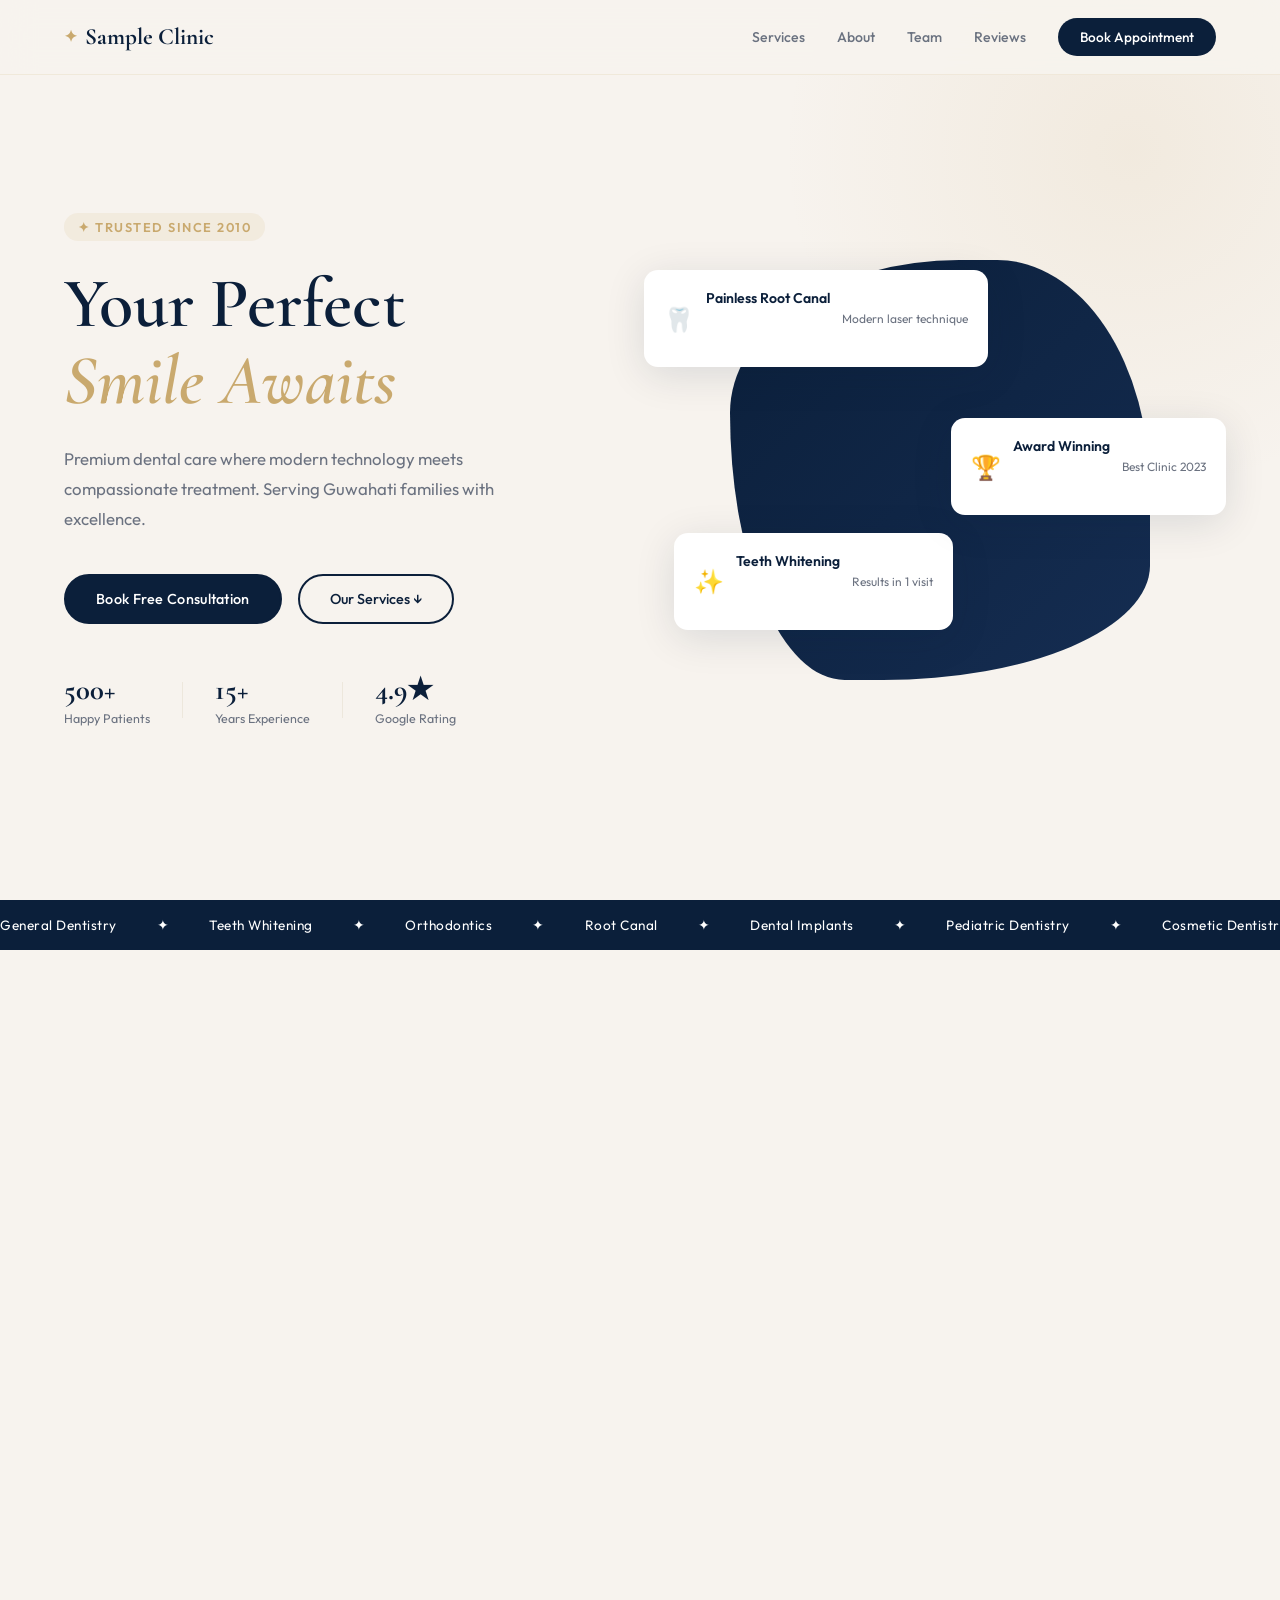
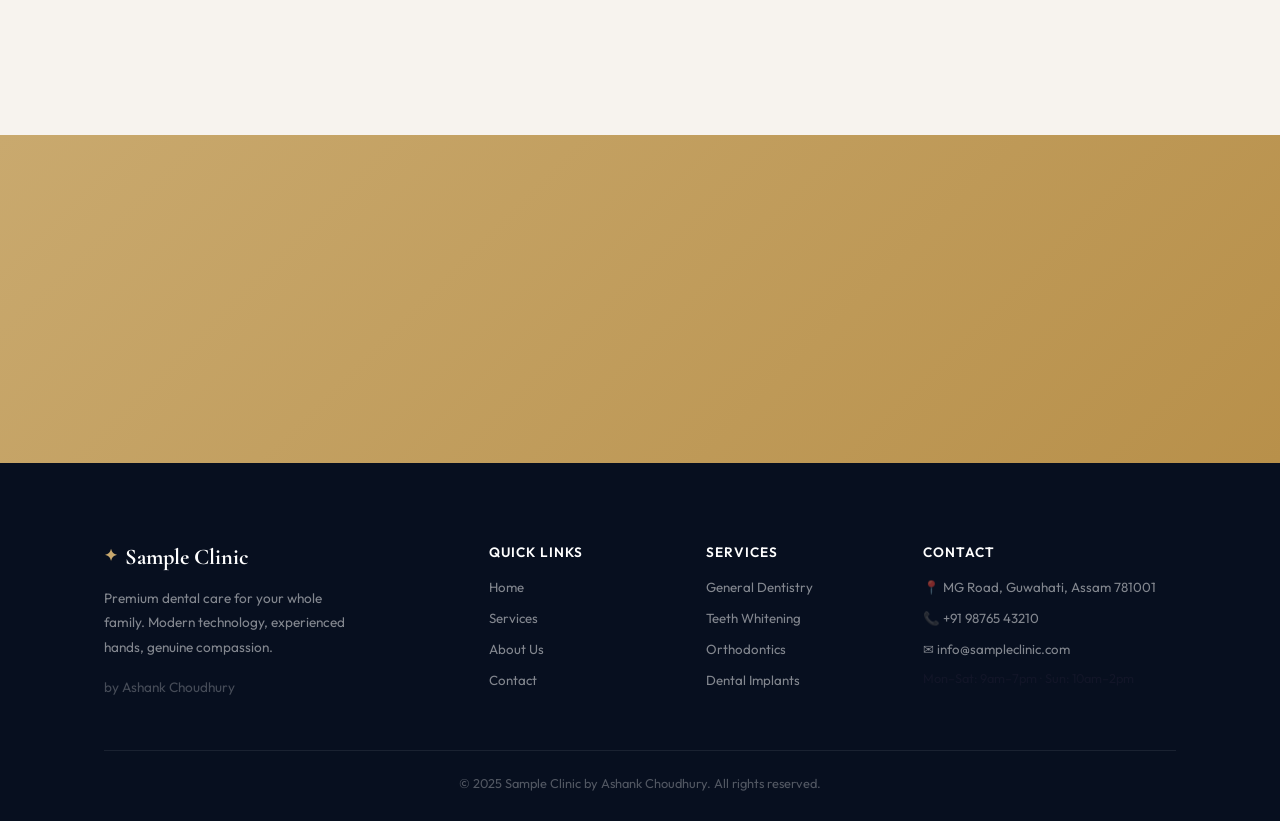
==== index.html @ ee283a8a "Add files via upload" ====
<!DOCTYPE html>
<html lang="en">
<head>
  <meta charset="UTF-8" />
  <meta name="viewport" content="width=device-width, initial-scale=1.0"/>
  <title>Sample Clinic — Premium Dental Care by Ashank Choudhury</title>
  <meta name="description" content="Sample Clinic offers world-class dental care in Guwahati. Book your appointment today for painless, modern dentistry."/>
  <link rel="preconnect" href="https://fonts.googleapis.com"/>
  <link href="https://fonts.googleapis.com/css2?family=Cormorant+Garamond:wght@400;500;600;700&family=Outfit:wght@300;400;500;600&display=swap" rel="stylesheet"/>
  <link rel="stylesheet" href="style.css"/>
</head>
<body>

  <!-- NAV -->
  <nav class="nav" id="navbar">
    <a href="index.html" class="nav-logo">
      <span class="logo-icon">✦</span> Sample Clinic
    </a>
    <div class="nav-links">
      <a href="#services">Services</a>
      <a href="about.html">About</a>
      <a href="#team">Team</a>
      <a href="#testimonials">Reviews</a>
      <a href="contact.html" class="nav-cta">Book Appointment</a>
    </div>
    <button class="hamburger" onclick="toggleMenu()">☰</button>
  </nav>

  <!-- MOBILE MENU -->
  <div class="mobile-menu" id="mobileMenu">
    <a href="#services" onclick="toggleMenu()">Services</a>
    <a href="about.html" onclick="toggleMenu()">About</a>
    <a href="#team" onclick="toggleMenu()">Team</a>
    <a href="contact.html" onclick="toggleMenu()">Book Appointment</a>
  </div>

  <!-- HERO -->
  <section class="hero">
    <div class="hero-content">
      <span class="hero-tag">✦ Trusted since 2010</span>
      <h1>Your Perfect<br/><em>Smile Awaits</em></h1>
      <p>Premium dental care where modern technology meets compassionate treatment. Serving Guwahati families with excellence.</p>
      <div class="hero-btns">
        <a href="contact.html" class="btn-primary">Book Free Consultation</a>
        <a href="#services" class="btn-ghost">Our Services ↓</a>
      </div>
      <div class="hero-stats">
        <div class="stat"><strong>500+</strong><span>Happy Patients</span></div>
        <div class="stat-divider"></div>
        <div class="stat"><strong>15+</strong><span>Years Experience</span></div>
        <div class="stat-divider"></div>
        <div class="stat"><strong>4.9★</strong><span>Google Rating</span></div>
      </div>
    </div>
    <div class="hero-visual">
      <div class="hero-card hero-card-1">
        <span class="card-icon">🦷</span>
        <p>Painless Root Canal</p>
        <small>Modern laser technique</small>
      </div>
      <div class="hero-card hero-card-2">
        <span class="card-icon">✨</span>
        <p>Teeth Whitening</p>
        <small>Results in 1 visit</small>
      </div>
      <div class="hero-card hero-card-3">
        <span class="card-icon">🏆</span>
        <p>Award Winning</p>
        <small>Best Clinic 2023</small>
      </div>
      <div class="hero-blob"></div>
    </div>
  </section>

  <!-- MARQUEE STRIP -->
  <div class="marquee-strip">
    <div class="marquee-inner">
      <span>General Dentistry</span><span>✦</span>
      <span>Teeth Whitening</span><span>✦</span>
      <span>Orthodontics</span><span>✦</span>
      <span>Root Canal</span><span>✦</span>
      <span>Dental Implants</span><span>✦</span>
      <span>Pediatric Dentistry</span><span>✦</span>
      <span>Cosmetic Dentistry</span><span>✦</span>
      <span>General Dentistry</span><span>✦</span>
      <span>Teeth Whitening</span><span>✦</span>
      <span>Orthodontics</span><span>✦</span>
      <span>Root Canal</span><span>✦</span>
      <span>Dental Implants</span><span>✦</span>
      <span>Pediatric Dentistry</span><span>✦</span>
      <span>Cosmetic Dentistry</span><span>✦</span>
    </div>
  </div>

  <!-- SERVICES -->
  <section class="section" id="services">
    <div class="container">
      <div class="section-header fade-in">
        <span class="section-tag">What We Offer</span>
        <h2>Comprehensive Dental<br/>Care for Every Need</h2>
        <p>From routine checkups to advanced cosmetic procedures, we cover it all under one roof.</p>
      </div>
      <div class="services-grid">
        <div class="service-card fade-in">
          <div class="service-num">01</div>
          <div class="service-icon">🦷</div>
          <h3>General Dentistry</h3>
          <p>Routine checkups, professional cleanings, fillings and preventive care to keep your teeth healthy year-round.</p>
          <a href="services.html" class="service-link">Learn more →</a>
        </div>
        <div class="service-card fade-in">
          <div class="service-num">02</div>
          <div class="service-icon">✨</div>
          <h3>Teeth Whitening</h3>
          <p>Professional-grade whitening treatments that safely brighten your smile by up to 8 shades in one session.</p>
          <a href="services.html" class="service-link">Learn more →</a>
        </div>
        <div class="service-card fade-in">
          <div class="service-num">03</div>
          <div class="service-icon">😁</div>
          <h3>Orthodontics</h3>
          <p>Braces and clear aligners to straighten teeth, correct bite issues and give you a confident, beautiful smile.</p>
          <a href="services.html" class="service-link">Learn more →</a>
        </div>
        <div class="service-card fade-in">
          <div class="service-num">04</div>
          <div class="service-icon">🔬</div>
          <h3>Root Canal</h3>
          <p>Painless root canal therapy using the latest laser techniques to save your natural tooth comfortably.</p>
          <a href="services.html" class="service-link">Learn more →</a>
        </div>
        <div class="service-card fade-in">
          <div class="service-num">05</div>
          <div class="service-icon">🏥</div>
          <h3>Dental Implants</h3>
          <p>Permanent tooth replacement that looks, feels and functions exactly like your natural teeth. Life-changing results.</p>
          <a href="services.html" class="service-link">Learn more →</a>
        </div>
        <div class="service-card fade-in">
          <div class="service-num">06</div>
          <div class="service-icon">👶</div>
          <h3>Pediatric Dentistry</h3>
          <p>Gentle, child-friendly dental care in a warm and welcoming environment your kids will actually enjoy.</p>
          <a href="services.html" class="service-link">Learn more →</a>
        </div>
      </div>
      <div class="services-cta fade-in">
        <a href="services.html" class="btn-primary">View All Services</a>
      </div>
    </div>
  </section>

  <!-- WHY US -->
  <section class="why-section">
    <div class="container">
      <div class="why-grid">
        <div class="why-text fade-in">
          <span class="section-tag">Why Choose Us</span>
          <h2>Dental Care That<br/>Puts You First</h2>
          <p>At Sample Clinic, we believe everyone deserves access to world-class dental care. Our team combines deep expertise with genuine compassion.</p>
          <ul class="why-list">
            <li><span>✦</span> State-of-the-art digital X-ray technology</li>
            <li><span>✦</span> Painless injections with comfort technique</li>
            <li><span>✦</span> Transparent pricing with no hidden charges</li>
            <li><span>✦</span> Flexible appointment slots including weekends</li>
            <li><span>✦</span> Accepts all major insurance & UPI payments</li>
          </ul>
          <a href="about.html" class="btn-primary" style="margin-top: 2rem; display:inline-block">Meet Our Team</a>
        </div>
        <div class="why-cards fade-in">
          <div class="why-card">
            <strong>15+</strong>
            <p>Years of trusted dental expertise in Guwahati</p>
          </div>
          <div class="why-card why-card-accent">
            <strong>500+</strong>
            <p>Patients treated with care and precision</p>
          </div>
          <div class="why-card">
            <strong>4.9★</strong>
            <p>Average Google rating from verified patients</p>
          </div>
          <div class="why-card why-card-accent">
            <strong>10+</strong>
            <p>Specialist doctors across all dental fields</p>
          </div>
        </div>
      </div>
    </div>
  </section>

  <!-- TEAM -->
  <section class="section" id="team">
    <div class="container">
      <div class="section-header fade-in">
        <span class="section-tag">Our Specialists</span>
        <h2>Meet the Doctors<br/>Behind Your Smile</h2>
      </div>
      <div class="team-grid">
        <div class="team-card fade-in">
          <div class="team-avatar">AC</div>
          <h3>Dr. Ashank Choudhury</h3>
          <span class="team-role">Chief Dentist & Founder</span>
          <p>MDS Orthodontics · BDS Gold Medalist · 15 years experience</p>
          <div class="team-tags"><span>Orthodontics</span><span>Cosmetic</span></div>
        </div>
        <div class="team-card fade-in">
          <div class="team-avatar">PS</div>
          <h3>Dr. Priya Sharma</h3>
          <span class="team-role">Pediatric Specialist</span>
          <p>MDS Pediatric Dentistry · Child Behavior Expert · 10 years experience</p>
          <div class="team-tags"><span>Pediatric</span><span>Preventive</span></div>
        </div>
        <div class="team-card fade-in">
          <div class="team-avatar">RD</div>
          <h3>Dr. Rahul Das</h3>
          <span class="team-role">Oral & Maxillofacial Surgeon</span>
          <p>MDS Surgery · Implant Specialist · 12 years experience</p>
          <div class="team-tags"><span>Implants</span><span>Surgery</span></div>
        </div>
      </div>
    </div>
  </section>

  <!-- TESTIMONIALS -->
  <section class="testi-section" id="testimonials">
    <div class="container">
      <div class="section-header fade-in" style="color:#fff">
        <span class="section-tag" style="background:rgba(255,255,255,0.15);color:#fff">Patient Reviews</span>
        <h2 style="color:#fff">What Our Patients Say</h2>
        <p style="color:rgba(255,255,255,0.75)">Real stories from real patients across Guwahati and Assam</p>
      </div>
      <div class="testi-grid">
        <div class="testi-card fade-in">
          <div class="stars">★★★★★</div>
          <p>"Absolutely painless root canal. The team explained every step and made me feel completely at ease. Best dental experience I've ever had."</p>
          <div class="testi-author">
            <div class="testi-avatar">RB</div>
            <div><strong>Rohit Bora</strong><small>Guwahati</small></div>
          </div>
        </div>
        <div class="testi-card fade-in">
          <div class="stars">★★★★★</div>
          <p>"My entire family visits Sample Clinic. From my parents to my kids — everyone gets treated with so much care. Truly the best clinic in Guwahati."</p>
          <div class="testi-author">
            <div class="testi-avatar">SK</div>
            <div><strong>Sneha Kalita</strong><small>Dispur</small></div>
          </div>
        </div>
        <div class="testi-card fade-in">
          <div class="stars">★★★★★</div>
          <p>"My kids used to cry at the mention of a dentist. Now they actually look forward to visiting here. Dr. Priya is absolutely wonderful with children!"</p>
          <div class="testi-author">
            <div class="testi-avatar">AD</div>
            <div><strong>Anita Deka</strong><small>Maligaon</small></div>
          </div>
        </div>
      </div>
    </div>
  </section>

  <!-- FAQ -->
  <section class="section" id="faq">
    <div class="container">
      <div class="section-header fade-in">
        <span class="section-tag">Got Questions?</span>
        <h2>Frequently Asked<br/>Questions</h2>
      </div>
      <div class="faq-list">
        <div class="faq-item fade-in">
          <button class="faq-q" onclick="toggleFaq(this)">
            Is teeth whitening safe? <span class="faq-arrow">+</span>
          </button>
          <div class="faq-a">Yes. Our professional whitening is supervised by qualified dentists and uses clinically approved products. It is completely safe and delivers long-lasting, even results with minimal sensitivity.</div>
        </div>
        <div class="faq-item fade-in">
          <button class="faq-q" onclick="toggleFaq(this)">
            How often should I visit for a checkup? <span class="faq-arrow">+</span>
          </button>
          <div class="faq-a">We recommend visiting every 6 months for a routine checkup and professional cleaning. This helps catch problems early and maintains optimal oral health for the whole family.</div>
        </div>
        <div class="faq-item fade-in">
          <button class="faq-q" onclick="toggleFaq(this)">
            Do you treat children? <span class="faq-arrow">+</span>
          </button>
          <div class="faq-a">Absolutely! We have a dedicated pediatric dentist, Dr. Priya Sharma, who specialises in making children feel safe, comfortable, and even excited about dental visits.</div>
        </div>
        <div class="faq-item fade-in">
          <button class="faq-q" onclick="toggleFaq(this)">
            What payment methods do you accept? <span class="faq-arrow">+</span>
          </button>
          <div class="faq-a">We accept cash, all UPI apps (GPay, PhonePe, Paytm), credit and debit cards, and all major health insurance plans including Mediclaim and government schemes.</div>
        </div>
        <div class="faq-item fade-in">
          <button class="faq-q" onclick="toggleFaq(this)">
            Is the root canal procedure painful? <span class="faq-arrow">+</span>
          </button>
          <div class="faq-a">Not at all. Modern root canal therapy with proper anesthesia is no more uncomfortable than a routine filling. Most patients are completely surprised by how painless it is.</div>
        </div>
      </div>
    </div>
  </section>

  <!-- CTA BANNER -->
  <section class="cta-banner">
    <div class="container">
      <div class="cta-inner fade-in">
        <h2>Ready for Your Best Smile?</h2>
        <p>Book a free consultation today. Same-day appointments available.</p>
        <div style="display:flex;gap:1rem;justify-content:center;flex-wrap:wrap;margin-top:2rem">
          <a href="contact.html" class="btn-primary">Book Appointment</a>
          <a href="tel:+919876543210" class="btn-ghost-white">📞 Call Us Now</a>
        </div>
      </div>
    </div>
  </section>

  <!-- FOOTER -->
  <footer class="footer">
    <div class="container">
      <div class="footer-grid">
        <div class="footer-brand">
          <div class="footer-logo"><span class="logo-icon">✦</span> Sample Clinic</div>
          <p>Premium dental care for your whole family. Modern technology, experienced hands, genuine compassion.</p>
          <p style="margin-top:1rem;font-size:0.85rem;opacity:0.5">by Ashank Choudhury</p>
        </div>
        <div class="footer-col">
          <h4>Quick Links</h4>
          <a href="index.html">Home</a>
          <a href="services.html">Services</a>
          <a href="about.html">About Us</a>
          <a href="contact.html">Contact</a>
        </div>
        <div class="footer-col">
          <h4>Services</h4>
          <a href="services.html">General Dentistry</a>
          <a href="services.html">Teeth Whitening</a>
          <a href="services.html">Orthodontics</a>
          <a href="services.html">Dental Implants</a>
        </div>
        <div class="footer-col">
          <h4>Contact</h4>
          <a href="#">📍 MG Road, Guwahati, Assam 781001</a>
          <a href="tel:+919876543210">📞 +91 98765 43210</a>
          <a href="mailto:info@sampleclinic.com">✉ info@sampleclinic.com</a>
          <p style="margin-top:0.5rem;font-size:0.8rem;opacity:0.6">Mon–Sat: 9am–7pm · Sun: 10am–2pm</p>
        </div>
      </div>
      <div class="footer-bottom">
        <p>© 2025 Sample Clinic by Ashank Choudhury. All rights reserved.</p>
      </div>
    </div>
  </footer>

  <script src="main.js"></script>
</body>
</html>
---- style.css ----
/* ============================================
   SAMPLE CLINIC — Premium Dental Website
   Design: Luxury Medical Aesthetic
   Font: Cormorant Garamond + Outfit
============================================ */

:root {
  --navy: #0B1F3A;
  --navy-light: #152d52;
  --cream: #F7F3EE;
  --cream-dark: #EDE7DC;
  --gold: #C9A96E;
  --gold-light: #DFC08A;
  --text: #1a1a2e;
  --text-muted: #6b7280;
  --white: #ffffff;
  --radius: 16px;
  --shadow: 0 8px 40px rgba(11,31,58,0.12);
  --shadow-hover: 0 20px 60px rgba(11,31,58,0.2);
}

*, *::before, *::after { margin: 0; padding: 0; box-sizing: border-box; }

html { scroll-behavior: smooth; }

body {
  font-family: 'Outfit', sans-serif;
  background: var(--cream);
  color: var(--text);
  overflow-x: hidden;
}

h1, h2, h3 {
  font-family: 'Cormorant Garamond', serif;
  font-weight: 600;
  line-height: 1.2;
}

a { text-decoration: none; color: inherit; }

.container { max-width: 1120px; margin: 0 auto; padding: 0 24px; }

/* ── BUTTONS ── */
.btn-primary {
  display: inline-block;
  background: var(--navy);
  color: var(--white);
  padding: 14px 30px;
  border-radius: 50px;
  font-family: 'Outfit', sans-serif;
  font-size: 0.9rem;
  font-weight: 500;
  letter-spacing: 0.3px;
  transition: all 0.3s ease;
  border: 2px solid var(--navy);
}
.btn-primary:hover {
  background: var(--gold);
  border-color: var(--gold);
  color: var(--navy);
  transform: translateY(-2px);
  box-shadow: 0 8px 24px rgba(201,169,110,0.4);
}

.btn-ghost {
  display: inline-block;
  background: transparent;
  color: var(--navy);
  padding: 14px 30px;
  border-radius: 50px;
  font-size: 0.9rem;
  font-weight: 500;
  border: 2px solid var(--navy);
  transition: all 0.3s ease;
}
.btn-ghost:hover {
  background: var(--navy);
  color: var(--white);
}

.btn-ghost-white {
  display: inline-block;
  background: transparent;
  color: var(--white);
  padding: 14px 30px;
  border-radius: 50px;
  font-size: 0.9rem;
  font-weight: 500;
  border: 2px solid rgba(255,255,255,0.5);
  transition: all 0.3s ease;
}
.btn-ghost-white:hover {
  background: rgba(255,255,255,0.15);
  border-color: var(--white);
}

/* ── NAVBAR ── */
.nav {
  position: fixed; top: 0; left: 0; right: 0; z-index: 1000;
  display: flex; align-items: center; justify-content: space-between;
  padding: 18px 5%;
  background: rgba(247,243,238,0.92);
  backdrop-filter: blur(16px);
  border-bottom: 1px solid rgba(201,169,110,0.15);
  transition: all 0.3s ease;
}
.nav.scrolled {
  padding: 14px 5%;
  box-shadow: 0 4px 30px rgba(11,31,58,0.1);
}
.nav-logo {
  font-family: 'Cormorant Garamond', serif;
  font-size: 1.45rem;
  font-weight: 700;
  color: var(--navy);
  display: flex; align-items: center; gap: 8px;
}
.logo-icon { color: var(--gold); font-size: 1rem; }
.nav-links { display: flex; align-items: center; gap: 32px; }
.nav-links a {
  font-size: 0.88rem; font-weight: 500; color: var(--text-muted);
  transition: color 0.2s;
}
.nav-links a:hover { color: var(--navy); }
.nav-cta {
  background: var(--navy) !important;
  color: var(--white) !important;
  padding: 10px 22px;
  border-radius: 50px;
  font-size: 0.85rem !important;
  font-weight: 500;
  transition: all 0.3s ease !important;
}
.nav-cta:hover {
  background: var(--gold) !important;
  color: var(--navy) !important;
  transform: translateY(-1px);
}
.hamburger {
  display: none; background: none; border: none;
  font-size: 1.4rem; cursor: pointer; color: var(--navy);
}
.mobile-menu {
  display: none; flex-direction: column;
  position: fixed; top: 70px; left: 0; right: 0;
  background: var(--cream); z-index: 999;
  padding: 1.5rem 2rem;
  border-bottom: 1px solid var(--cream-dark);
  box-shadow: 0 8px 20px rgba(0,0,0,0.1);
}
.mobile-menu a {
  padding: 12px 0;
  font-size: 1rem; font-weight: 500;
  border-bottom: 1px solid var(--cream-dark);
  color: var(--navy);
}

/* ── HERO ── */
.hero {
  min-height: 100vh;
  display: grid; grid-template-columns: 1fr 1fr;
  align-items: center; gap: 3rem;
  padding: 120px 5% 80px;
  background: var(--cream);
  position: relative; overflow: hidden;
}
.hero::before {
  content: '';
  position: absolute; top: -200px; right: -200px;
  width: 700px; height: 700px;
  background: radial-gradient(circle, rgba(201,169,110,0.12) 0%, transparent 70%);
  pointer-events: none;
}
.hero-tag {
  display: inline-flex; align-items: center; gap: 6px;
  font-size: 0.8rem; font-weight: 600; letter-spacing: 1.5px;
  text-transform: uppercase; color: var(--gold);
  background: rgba(201,169,110,0.12);
  padding: 6px 14px; border-radius: 20px;
  margin-bottom: 1.5rem;
}
.hero h1 {
  font-size: clamp(3rem, 5.5vw, 5rem);
  color: var(--navy); margin-bottom: 1.5rem;
  line-height: 1.1;
}
.hero h1 em { font-style: italic; color: var(--gold); }
.hero p {
  font-size: 1.05rem; color: var(--text-muted);
  line-height: 1.8; max-width: 480px; margin-bottom: 2.5rem;
}
.hero-btns { display: flex; gap: 1rem; flex-wrap: wrap; margin-bottom: 3rem; }
.hero-stats { display: flex; align-items: center; gap: 2rem; }
.stat strong { display: block; font-family: 'Cormorant Garamond', serif; font-size: 1.8rem; color: var(--navy); font-weight: 700; }
.stat span { font-size: 0.78rem; color: var(--text-muted); font-weight: 400; }
.stat-divider { width: 1px; height: 36px; background: var(--cream-dark); }
.hero-visual {
  position: relative; height: 520px;
  display: flex; align-items: center; justify-content: center;
}
.hero-blob {
  width: 420px; height: 420px;
  background: linear-gradient(135deg, var(--navy) 0%, var(--navy-light) 100%);
  border-radius: 60% 40% 70% 30% / 40% 60% 30% 70%;
  animation: blobMove 8s ease-in-out infinite;
}
@keyframes blobMove {
  0%, 100% { border-radius: 60% 40% 70% 30% / 40% 60% 30% 70%; }
  50% { border-radius: 30% 70% 40% 60% / 60% 30% 70% 40%; }
}
.hero-card {
  position: absolute; background: var(--white);
  padding: 16px 20px; border-radius: 14px;
  box-shadow: var(--shadow);
  display: flex; align-items: center; gap: 12px;
  animation: float 3s ease-in-out infinite;
}
.hero-card p { font-size: 0.88rem; font-weight: 600; color: var(--navy); }
.hero-card small { font-size: 0.75rem; color: var(--text-muted); display: block; }
.hero-card-1 { top: 60px; left: -20px; animation-delay: 0s; }
.hero-card-2 { bottom: 100px; left: 10px; animation-delay: 1s; }
.hero-card-3 { top: 40%; right: -10px; animation-delay: 2s; }
.card-icon { font-size: 1.5rem; }
@keyframes float {
  0%, 100% { transform: translateY(0); }
  50% { transform: translateY(-8px); }
}

/* ── MARQUEE ── */
.marquee-strip {
  background: var(--navy); color: var(--white);
  padding: 16px 0; overflow: hidden;
}
.marquee-inner {
  display: flex; gap: 40px; width: max-content;
  animation: marquee 20s linear infinite;
  font-size: 0.85rem; font-weight: 400; letter-spacing: 0.5px;
}
.marquee-inner span:not([style]) { white-space: nowrap; }
.marquee-inner span[style] { color: var(--gold); }
@keyframes marquee { from { transform: translateX(0); } to { transform: translateX(-50%); } }

/* ── SECTION COMMONS ── */
.section { padding: 100px 0; }
.section-header { text-align: center; margin-bottom: 60px; }
.section-tag {
  display: inline-block;
  font-size: 0.75rem; font-weight: 600; letter-spacing: 2px;
  text-transform: uppercase; color: var(--gold);
  background: rgba(201,169,110,0.12);
  padding: 6px 14px; border-radius: 20px;
  margin-bottom: 1rem;
}
.section-header h2 { font-size: clamp(2rem, 3.5vw, 3rem); color: var(--navy); margin-bottom: 1rem; }
.section-header p { color: var(--text-muted); font-size: 1rem; max-width: 500px; margin: 0 auto; line-height: 1.7; }

/* ── SERVICES ── */
.services-grid {
  display: grid; grid-template-columns: repeat(auto-fit, minmax(300px, 1fr));
  gap: 24px;
}
.service-card {
  background: var(--white); border-radius: var(--radius);
  padding: 32px; position: relative; overflow: hidden;
  border: 1px solid rgba(201,169,110,0.15);
  transition: all 0.35s ease;
}
.service-card:hover {
  transform: translateY(-6px);
  box-shadow: var(--shadow-hover);
  border-color: var(--gold);
}
.service-num {
  font-family: 'Cormorant Garamond', serif;
  font-size: 3.5rem; font-weight: 700;
  color: rgba(11,31,58,0.06); position: absolute; top: 16px; right: 20px;
  line-height: 1;
}
.service-icon { font-size: 2rem; margin-bottom: 14px; }
.service-card h3 {
  font-family: 'Cormorant Garamond', serif;
  font-size: 1.4rem; color: var(--navy); margin-bottom: 10px;
}
.service-card p { color: var(--text-muted); font-size: 0.9rem; line-height: 1.75; margin-bottom: 16px; }
.service-link { font-size: 0.85rem; font-weight: 600; color: var(--gold); transition: gap 0.2s; }
.service-link:hover { color: var(--navy); }
.services-cta { text-align: center; margin-top: 48px; }

/* ── WHY US ── */
.why-section { background: var(--navy); padding: 100px 0; }
.why-grid { display: grid; grid-template-columns: 1fr 1fr; gap: 80px; align-items: center; }
.why-text .section-tag { background: rgba(201,169,110,0.2); color: var(--gold); }
.why-text h2 { color: var(--white); margin: 1rem 0; font-size: clamp(2rem, 3.5vw, 3rem); }
.why-text p { color: rgba(255,255,255,0.7); line-height: 1.8; font-size: 0.95rem; }
.why-list { list-style: none; margin-top: 1.5rem; display: flex; flex-direction: column; gap: 12px; }
.why-list li { color: rgba(255,255,255,0.85); font-size: 0.9rem; display: flex; align-items: center; gap: 10px; }
.why-list li span { color: var(--gold); font-size: 0.7rem; }
.why-cards { display: grid; grid-template-columns: 1fr 1fr; gap: 16px; }
.why-card {
  background: rgba(255,255,255,0.06); border-radius: var(--radius);
  padding: 28px; border: 1px solid rgba(255,255,255,0.1);
}
.why-card-accent { background: rgba(201,169,110,0.15); border-color: rgba(201,169,110,0.3); }
.why-card strong {
  display: block; font-family: 'Cormorant Garamond', serif;
  font-size: 2.5rem; color: var(--gold); margin-bottom: 6px;
}
.why-card p { color: rgba(255,255,255,0.7); font-size: 0.85rem; line-height: 1.6; }

/* ── TEAM ── */
.team-grid { display: grid; grid-template-columns: repeat(auto-fit, minmax(280px, 1fr)); gap: 24px; }
.team-card {
  background: var(--white); border-radius: var(--radius);
  padding: 36px 28px; text-align: center;
  border: 1px solid rgba(201,169,110,0.15);
  transition: all 0.3s ease;
}
.team-card:hover { transform: translateY(-4px); box-shadow: var(--shadow); border-color: var(--gold); }
.team-avatar {
  width: 72px; height: 72px; border-radius: 50%;
  background: linear-gradient(135deg, var(--navy), var(--navy-light));
  color: var(--white); font-size: 1.2rem; font-weight: 700;
  display: flex; align-items: center; justify-content: center;
  margin: 0 auto 16px;
}
.team-card h3 { font-size: 1.25rem; color: var(--navy); margin-bottom: 4px; }
.team-role { font-size: 0.8rem; color: var(--gold); font-weight: 600; text-transform: uppercase; letter-spacing: 0.8px; display: block; margin-bottom: 10px; }
.team-card p { font-size: 0.85rem; color: var(--text-muted); line-height: 1.7; margin-bottom: 14px; }
.team-tags { display: flex; gap: 6px; justify-content: center; flex-wrap: wrap; }
.team-tags span {
  font-size: 0.75rem; padding: 4px 12px; border-radius: 20px;
  background: rgba(201,169,110,0.12); color: var(--gold); font-weight: 500;
}

/* ── TESTIMONIALS ── */
.testi-section { background: var(--navy); padding: 100px 0; }
.testi-grid { display: grid; grid-template-columns: repeat(auto-fit, minmax(280px, 1fr)); gap: 24px; }
.testi-card {
  background: rgba(255,255,255,0.07); border-radius: var(--radius);
  padding: 32px; border: 1px solid rgba(255,255,255,0.1);
  transition: all 0.3s ease;
}
.testi-card:hover { background: rgba(255,255,255,0.1); transform: translateY(-4px); }
.stars { color: var(--gold); font-size: 1rem; margin-bottom: 16px; letter-spacing: 2px; }
.testi-card p { color: rgba(255,255,255,0.8); font-size: 0.9rem; line-height: 1.8; margin-bottom: 20px; font-style: italic; }
.testi-author { display: flex; align-items: center; gap: 12px; }
.testi-avatar {
  width: 40px; height: 40px; border-radius: 50%;
  background: rgba(201,169,110,0.3); color: var(--gold);
  font-size: 0.8rem; font-weight: 700;
  display: flex; align-items: center; justify-content: center;
}
.testi-author strong { display: block; color: var(--white); font-size: 0.9rem; }
.testi-author small { color: rgba(255,255,255,0.5); font-size: 0.78rem; }

/* ── FAQ ── */
.faq-list { max-width: 720px; margin: 0 auto; display: flex; flex-direction: column; gap: 12px; }
.faq-item { border-radius: 12px; overflow: hidden; border: 1px solid rgba(201,169,110,0.2); }
.faq-q {
  width: 100%; background: var(--white); padding: 20px 24px;
  font-family: 'Outfit', sans-serif; font-size: 0.95rem; font-weight: 500;
  color: var(--navy); text-align: left; cursor: pointer; border: none;
  display: flex; justify-content: space-between; align-items: center;
  transition: background 0.2s;
}
.faq-q:hover { background: #fdfaf6; }
.faq-q.open { background: var(--navy); color: var(--white); }
.faq-arrow { font-size: 1.2rem; font-weight: 300; transition: transform 0.3s; }
.faq-q.open .faq-arrow { transform: rotate(45deg); }
.faq-a {
  background: #fdfaf6; padding: 0 24px;
  max-height: 0; overflow: hidden; transition: all 0.35s ease;
  font-size: 0.88rem; color: var(--text-muted); line-height: 1.8;
}
.faq-a.open { max-height: 200px; padding: 18px 24px; }

/* ── CTA BANNER ── */
.cta-banner {
  background: linear-gradient(135deg, var(--gold) 0%, #b8904a 100%);
  padding: 80px 0;
}
.cta-inner { text-align: center; }
.cta-inner h2 { font-size: clamp(2rem, 3.5vw, 2.8rem); color: var(--navy); margin-bottom: 0.75rem; }
.cta-inner p { color: rgba(11,31,58,0.7); font-size: 1rem; }

/* ── FOOTER ── */
.footer { background: #070f1f; padding: 80px 0 30px; }
.footer-grid { display: grid; grid-template-columns: 2fr 1fr 1fr 1.5fr; gap: 48px; margin-bottom: 48px; }
.footer-logo {
  font-family: 'Cormorant Garamond', serif;
  font-size: 1.4rem; font-weight: 700; color: var(--white);
  display: flex; align-items: center; gap: 8px; margin-bottom: 16px;
}
.footer-brand p { color: rgba(255,255,255,0.5); font-size: 0.85rem; line-height: 1.8; max-width: 260px; }
.footer-col h4 { color: var(--white); font-size: 0.85rem; font-weight: 600; margin-bottom: 16px; letter-spacing: 1px; text-transform: uppercase; }
.footer-col a { display: block; color: rgba(255,255,255,0.5); font-size: 0.83rem; margin-bottom: 10px; transition: color 0.2s; line-height: 1.6; }
.footer-col a:hover { color: var(--gold); }
.footer-bottom {
  border-top: 1px solid rgba(255,255,255,0.08);
  padding-top: 24px; text-align: center;
  color: rgba(255,255,255,0.3); font-size: 0.8rem;
}

/* ── PAGE HEADER (inner pages) ── */
.page-header {
  background: var(--navy); padding: 160px 0 80px;
  text-align: center;
}
.page-header span { color: var(--gold); font-size: 0.8rem; letter-spacing: 2px; text-transform: uppercase; font-weight: 600; }
.page-header h1 { color: var(--white); font-size: clamp(2.5rem, 5vw, 4rem); margin: 1rem 0; }
.page-header p { color: rgba(255,255,255,0.7); max-width: 540px; margin: 0 auto; font-size: 1rem; line-height: 1.8; }

/* ── CONTACT FORM ── */
.contact-section { padding: 100px 0; background: var(--cream); }
.contact-grid { display: grid; grid-template-columns: 1fr 1.2fr; gap: 60px; align-items: start; }
.contact-info h2 { font-size: 2.5rem; color: var(--navy); margin-bottom: 1rem; }
.contact-info p { color: var(--text-muted); line-height: 1.8; margin-bottom: 2rem; }
.contact-detail { display: flex; align-items: flex-start; gap: 14px; margin-bottom: 20px; }
.contact-icon { font-size: 1.2rem; margin-top: 2px; }
.contact-detail h4 { font-size: 0.85rem; font-weight: 600; color: var(--navy); margin-bottom: 2px; }
.contact-detail p { color: var(--text-muted); font-size: 0.85rem; margin: 0; }
.form-card {
  background: var(--white); border-radius: 20px;
  padding: 40px; box-shadow: var(--shadow);
  border: 1px solid rgba(201,169,110,0.15);
}
.form-card h3 { font-size: 1.8rem; color: var(--navy); margin-bottom: 6px; }
.form-card > p { color: var(--text-muted); font-size: 0.88rem; margin-bottom: 28px; }
.form-row { display: grid; grid-template-columns: 1fr 1fr; gap: 16px; }
.form-group { margin-bottom: 16px; }
.form-group label { display: block; font-size: 0.8rem; font-weight: 600; color: var(--navy); margin-bottom: 6px; letter-spacing: 0.3px; }
.form-group input, .form-group select, .form-group textarea {
  width: 100%; padding: 12px 16px;
  border: 1.5px solid #e5e5e5; border-radius: 10px;
  font-family: 'Outfit', sans-serif; font-size: 0.9rem;
  color: var(--text); background: var(--cream);
  transition: border-color 0.2s;
  -webkit-appearance: none;
}
.form-group input:focus, .form-group select:focus, .form-group textarea:focus {
  outline: none; border-color: var(--gold);
  background: var(--white);
}
.form-group textarea { height: 110px; resize: vertical; }
.form-submit {
  width: 100%; padding: 15px;
  background: var(--navy); color: var(--white);
  border: none; border-radius: 50px; cursor: pointer;
  font-family: 'Outfit', sans-serif; font-size: 0.95rem; font-weight: 600;
  transition: all 0.3s ease; margin-top: 8px;
}
.form-submit:hover { background: var(--gold); color: var(--navy); transform: translateY(-2px); }

/* ── SERVICES PAGE ── */
.services-page { padding: 80px 0; }
.services-page-grid { display: grid; grid-template-columns: repeat(auto-fit, minmax(320px, 1fr)); gap: 28px; }
.service-page-card {
  background: var(--white); border-radius: var(--radius);
  padding: 36px; border: 1px solid rgba(201,169,110,0.15);
  transition: all 0.3s ease;
}
.service-page-card:hover { transform: translateY(-4px); box-shadow: var(--shadow); border-color: var(--gold); }
.service-page-icon { font-size: 2.5rem; margin-bottom: 16px; display: block; }
.service-page-card h3 { font-size: 1.5rem; color: var(--navy); margin-bottom: 12px; }
.service-page-card p { color: var(--text-muted); font-size: 0.88rem; line-height: 1.8; margin-bottom: 16px; }
.service-page-card ul { list-style: none; display: flex; flex-direction: column; gap: 6px; }
.service-page-card ul li { font-size: 0.83rem; color: var(--text-muted); display: flex; align-items: center; gap: 8px; }
.service-page-card ul li::before { content: '✦'; color: var(--gold); font-size: 0.6rem; }

/* ── ABOUT PAGE ── */
.about-story { padding: 100px 0; }
.about-grid { display: grid; grid-template-columns: 1fr 1fr; gap: 80px; align-items: center; }
.about-text h2 { font-size: 2.8rem; color: var(--navy); margin-bottom: 1.5rem; }
.about-text p { color: var(--text-muted); line-height: 1.9; font-size: 0.95rem; margin-bottom: 1rem; }
.about-visual {
  background: linear-gradient(135deg, var(--navy), var(--navy-light));
  border-radius: 24px; padding: 48px;
  display: grid; grid-template-columns: 1fr 1fr; gap: 20px;
}
.about-stat { text-align: center; }
.about-stat strong { display: block; font-family: 'Cormorant Garamond', serif; font-size: 2.8rem; color: var(--gold); }
.about-stat span { font-size: 0.8rem; color: rgba(255,255,255,0.6); }
.values-section { padding: 80px 0; background: var(--cream-dark); }
.values-grid { display: grid; grid-template-columns: repeat(auto-fit, minmax(220px, 1fr)); gap: 20px; }
.value-card {
  background: var(--white); border-radius: var(--radius);
  padding: 28px; text-align: center;
  border: 1px solid rgba(201,169,110,0.15);
  transition: all 0.3s;
}
.value-card:hover { transform: translateY(-4px); box-shadow: var(--shadow); }
.value-icon { font-size: 2rem; margin-bottom: 12px; display: block; }
.value-card h3 { font-size: 1.1rem; color: var(--navy); margin-bottom: 8px; }
.value-card p { font-size: 0.83rem; color: var(--text-muted); line-height: 1.7; }

/* ── ANIMATIONS ── */
.fade-in { opacity: 0; transform: translateY(24px); transition: opacity 0.6s ease, transform 0.6s ease; }
.fade-in.visible { opacity: 1; transform: translateY(0); }

/* ── RESPONSIVE ── */
@media (max-width: 900px) {
  .hero { grid-template-columns: 1fr; min-height: auto; padding: 100px 5% 60px; }
  .hero-visual { display: none; }
  .why-grid { grid-template-columns: 1fr; gap: 40px; }
  .contact-grid { grid-template-columns: 1fr; }
  .about-grid { grid-template-columns: 1fr; gap: 40px; }
  .footer-grid { grid-template-columns: 1fr 1fr; }
}
@media (max-width: 640px) {
  .nav-links { display: none; }
  .hamburger { display: block; }
  .hero-stats { flex-direction: column; align-items: flex-start; gap: 1rem; }
  .stat-divider { width: 36px; height: 1px; }
  .form-row { grid-template-columns: 1fr; }
  .footer-grid { grid-template-columns: 1fr; }
  .why-cards { grid-template-columns: 1fr 1fr; }
}
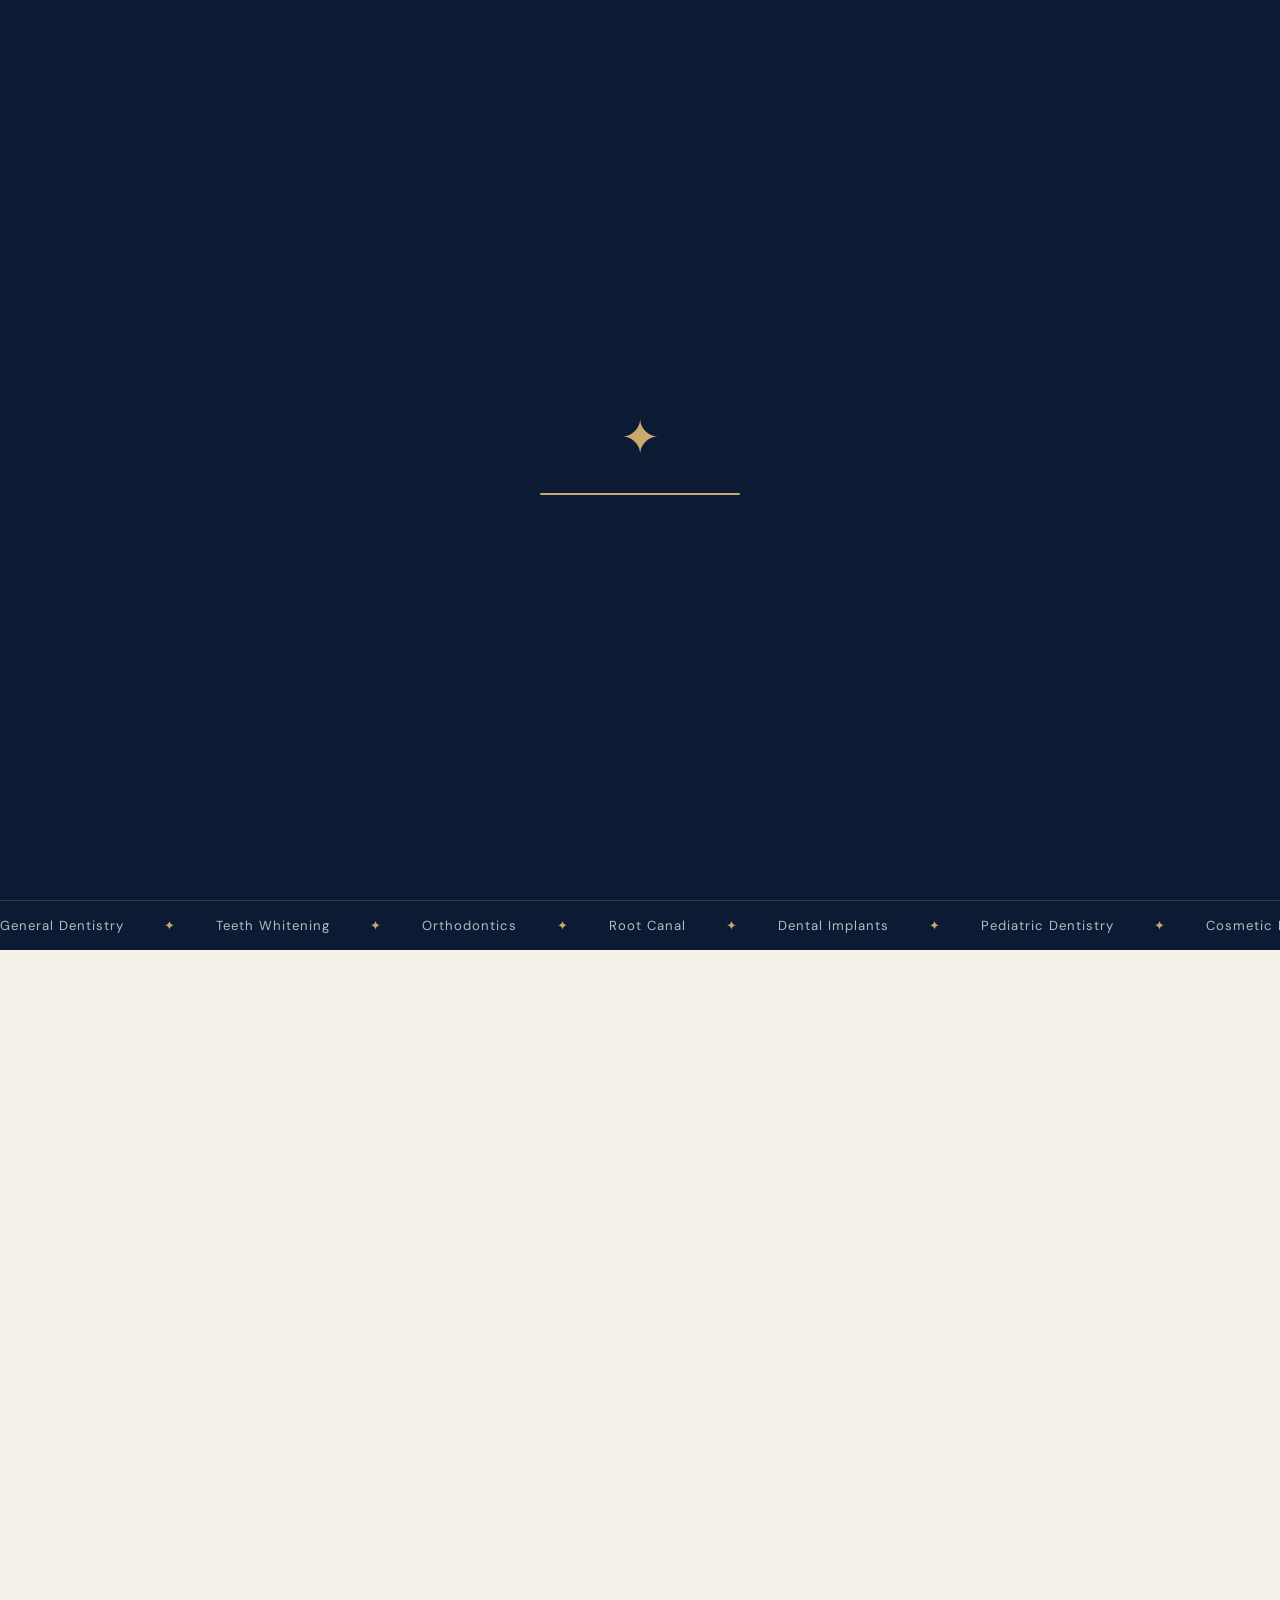
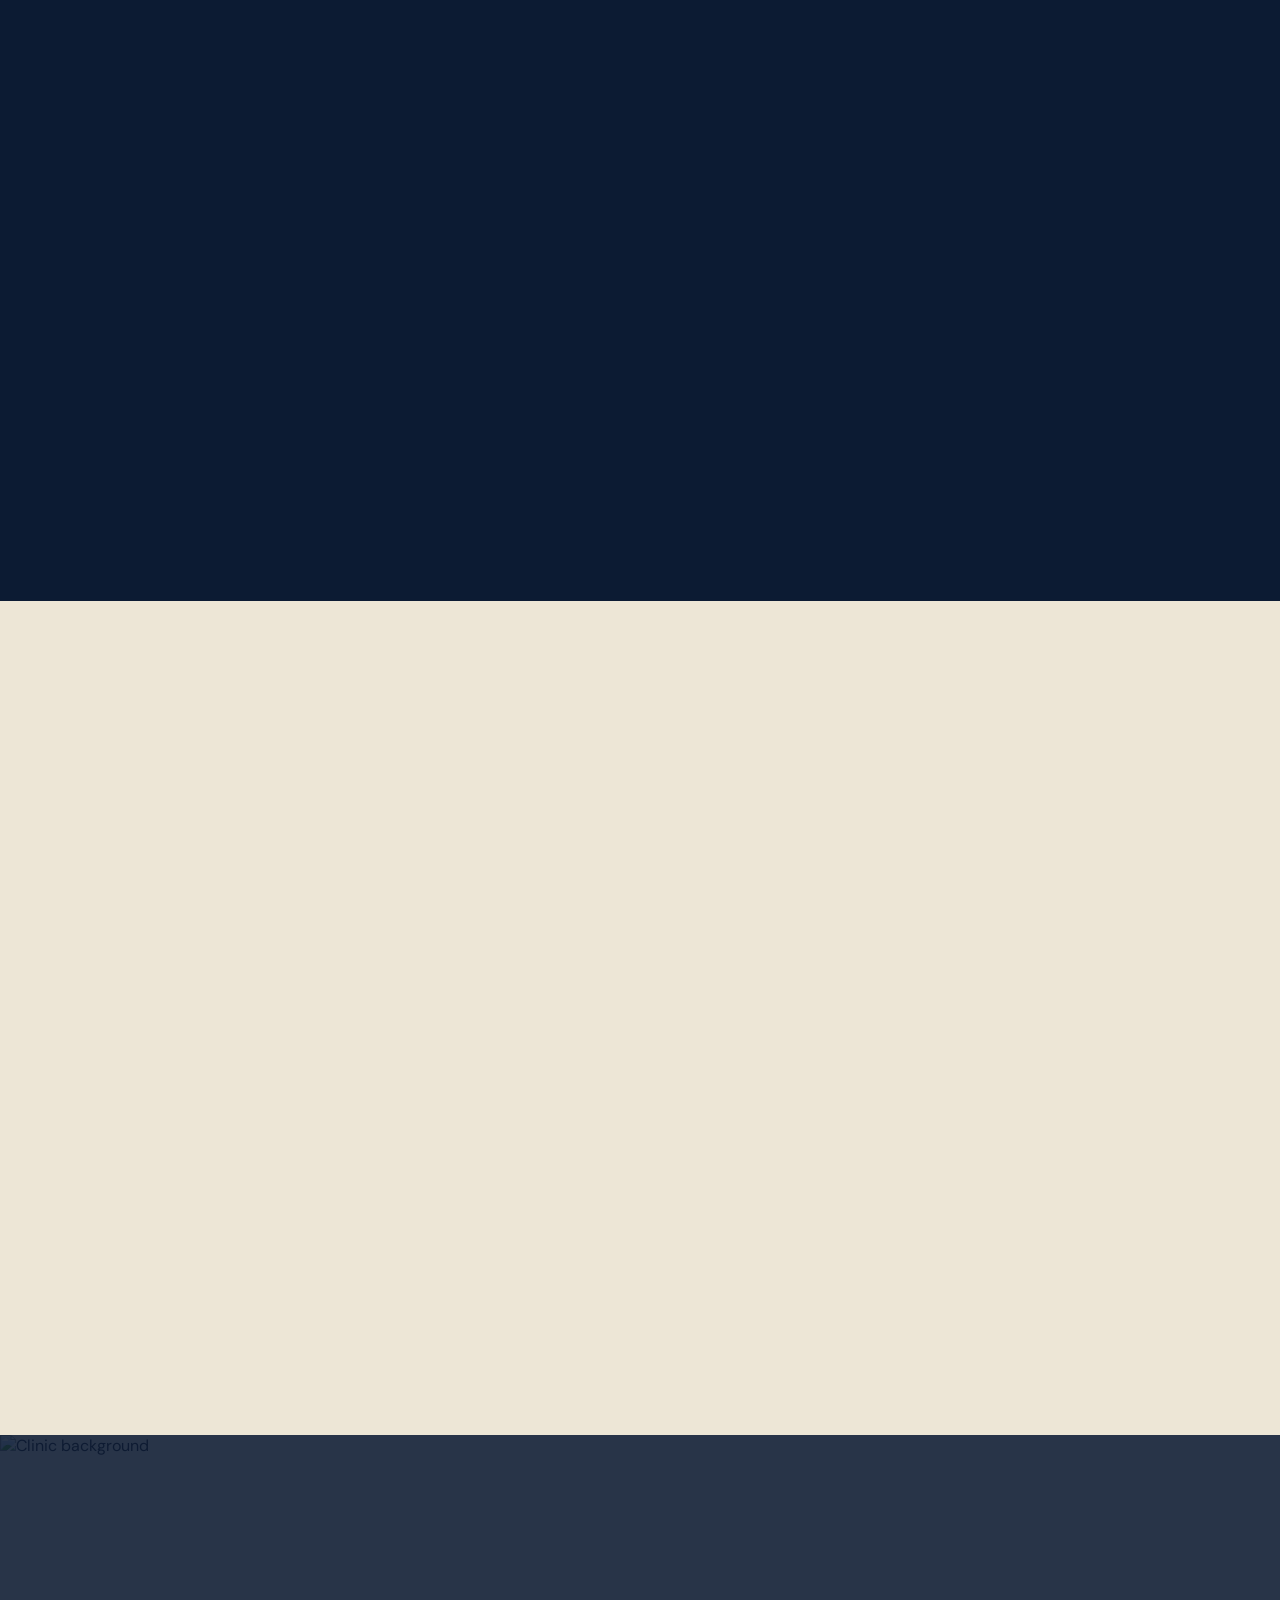
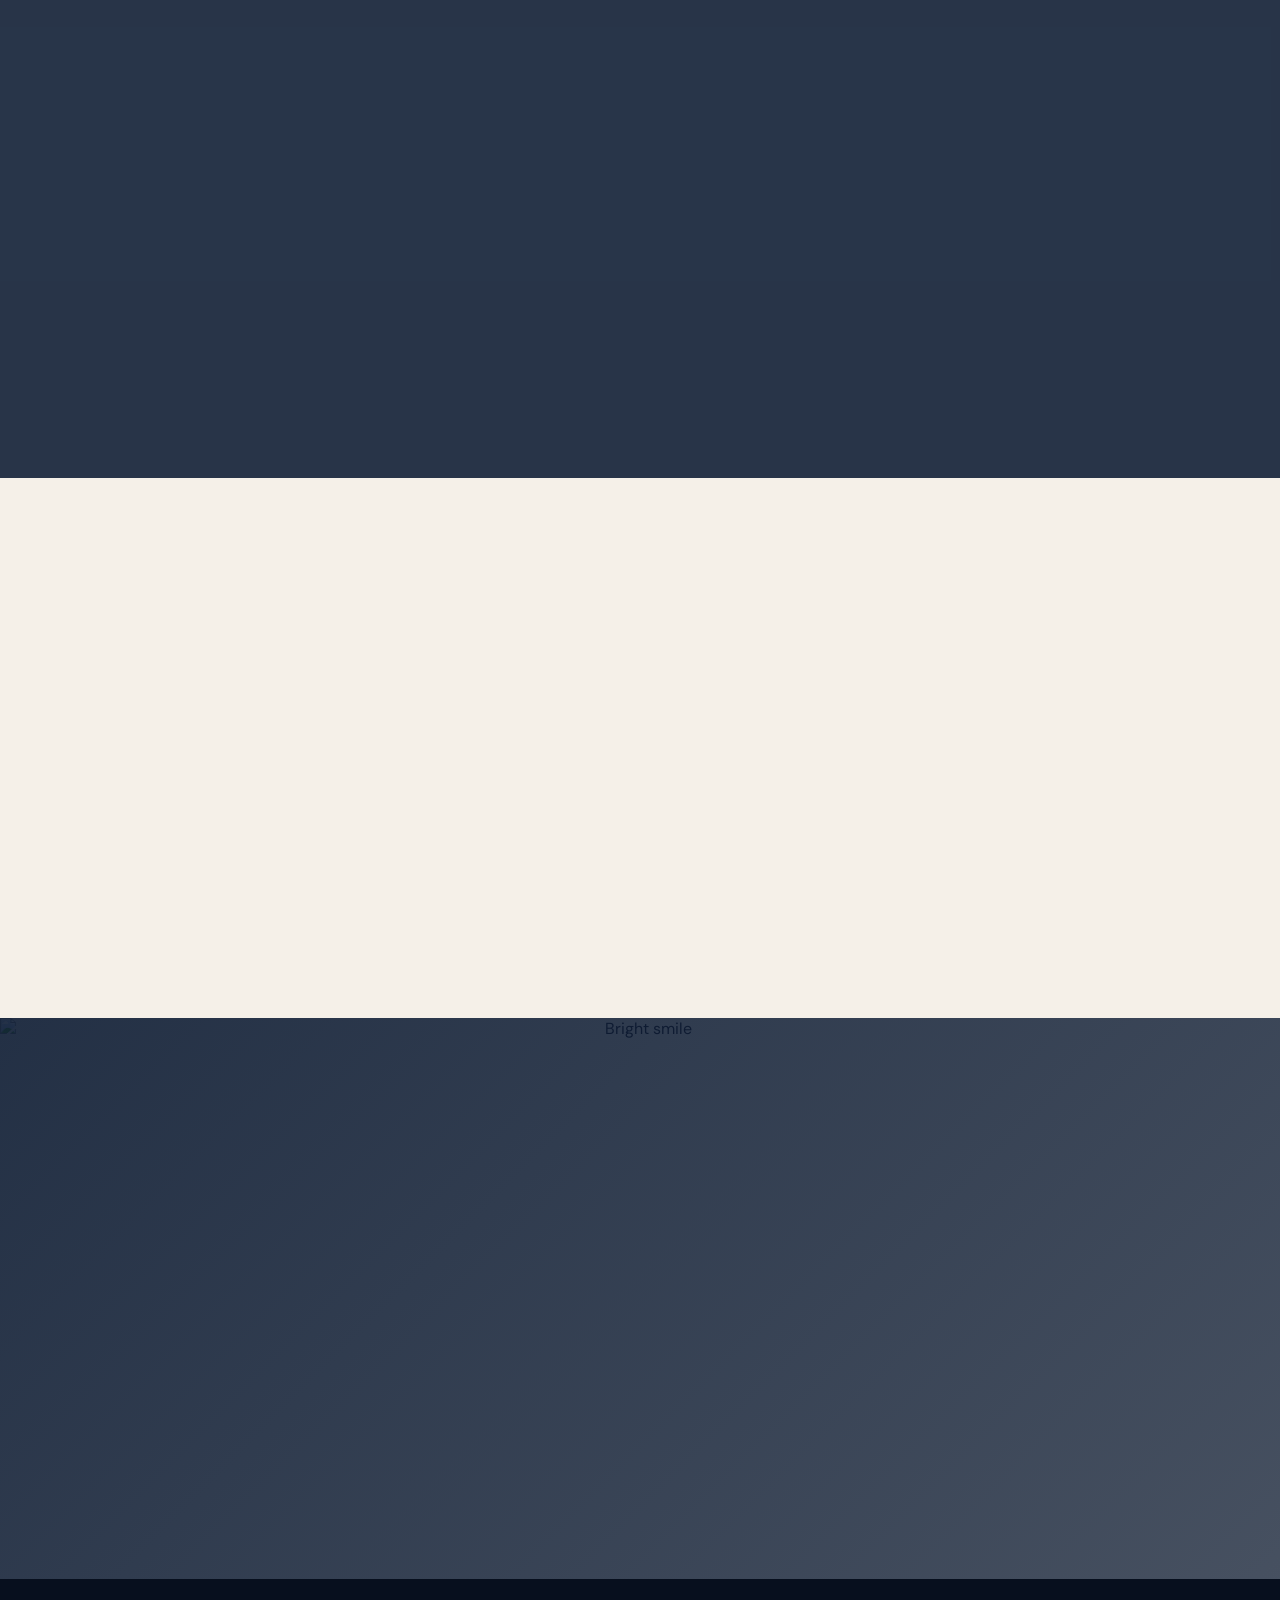
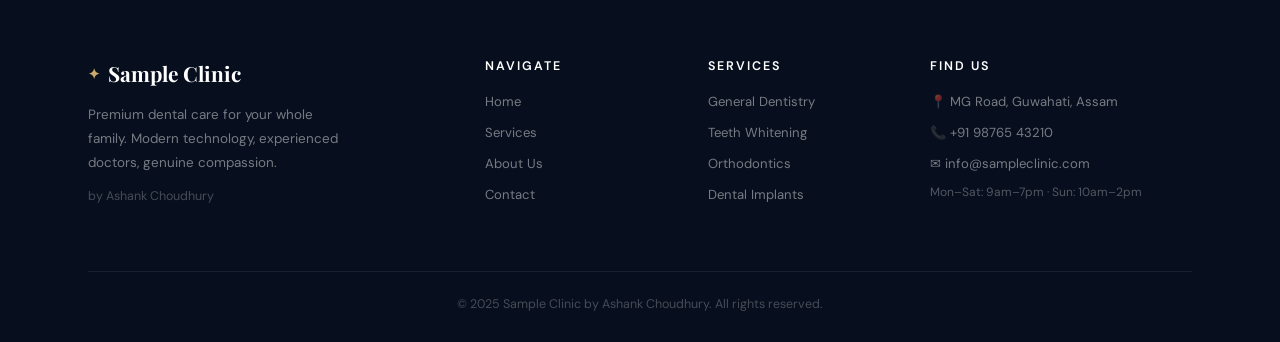
==== commit 8fda62c2: "Add files via upload" ====
--- a/index.html
+++ b/index.html
@@ -1,357 +1,493 @@
 <!DOCTYPE html>
 <html lang="en">
 <head>
-  <meta charset="UTF-8" />
+  <meta charset="UTF-8"/>
   <meta name="viewport" content="width=device-width, initial-scale=1.0"/>
-  <title>Sample Clinic — Premium Dental Care by Ashank Choudhury</title>
-  <meta name="description" content="Sample Clinic offers world-class dental care in Guwahati. Book your appointment today for painless, modern dentistry."/>
+  <title>Sample Clinic — Premium Dental Care, Guwahati</title>
+  <meta name="description" content="Sample Clinic by Ashank Choudhury. World-class dental care in Guwahati, Assam. Book your appointment today."/>
   <link rel="preconnect" href="https://fonts.googleapis.com"/>
-  <link href="https://fonts.googleapis.com/css2?family=Cormorant+Garamond:wght@400;500;600;700&family=Outfit:wght@300;400;500;600&display=swap" rel="stylesheet"/>
+  <link href="https://fonts.googleapis.com/css2?family=Playfair+Display:ital,wght@0,400;0,700;0,900;1,400;1,700&family=DM+Sans:wght@300;400;500&display=swap" rel="stylesheet"/>
   <link rel="stylesheet" href="style.css"/>
 </head>
 <body>
 
-  <!-- NAV -->
-  <nav class="nav" id="navbar">
-    <a href="index.html" class="nav-logo">
-      <span class="logo-icon">✦</span> Sample Clinic
-    </a>
-    <div class="nav-links">
-      <a href="#services">Services</a>
-      <a href="about.html">About</a>
-      <a href="#team">Team</a>
-      <a href="#testimonials">Reviews</a>
-      <a href="contact.html" class="nav-cta">Book Appointment</a>
-    </div>
-    <button class="hamburger" onclick="toggleMenu()">☰</button>
-  </nav>
-
-  <!-- MOBILE MENU -->
-  <div class="mobile-menu" id="mobileMenu">
-    <a href="#services" onclick="toggleMenu()">Services</a>
-    <a href="about.html" onclick="toggleMenu()">About</a>
-    <a href="#team" onclick="toggleMenu()">Team</a>
-    <a href="contact.html" onclick="toggleMenu()">Book Appointment</a>
-  </div>
-
-  <!-- HERO -->
-  <section class="hero">
-    <div class="hero-content">
-      <span class="hero-tag">✦ Trusted since 2010</span>
-      <h1>Your Perfect<br/><em>Smile Awaits</em></h1>
-      <p>Premium dental care where modern technology meets compassionate treatment. Serving Guwahati families with excellence.</p>
-      <div class="hero-btns">
-        <a href="contact.html" class="btn-primary">Book Free Consultation</a>
-        <a href="#services" class="btn-ghost">Our Services ↓</a>
-      </div>
-      <div class="hero-stats">
-        <div class="stat"><strong>500+</strong><span>Happy Patients</span></div>
-        <div class="stat-divider"></div>
-        <div class="stat"><strong>15+</strong><span>Years Experience</span></div>
-        <div class="stat-divider"></div>
-        <div class="stat"><strong>4.9★</strong><span>Google Rating</span></div>
-      </div>
-    </div>
-    <div class="hero-visual">
-      <div class="hero-card hero-card-1">
-        <span class="card-icon">🦷</span>
-        <p>Painless Root Canal</p>
-        <small>Modern laser technique</small>
-      </div>
-      <div class="hero-card hero-card-2">
-        <span class="card-icon">✨</span>
-        <p>Teeth Whitening</p>
-        <small>Results in 1 visit</small>
-      </div>
-      <div class="hero-card hero-card-3">
-        <span class="card-icon">🏆</span>
-        <p>Award Winning</p>
-        <small>Best Clinic 2023</small>
-      </div>
-      <div class="hero-blob"></div>
-    </div>
-  </section>
-
-  <!-- MARQUEE STRIP -->
-  <div class="marquee-strip">
-    <div class="marquee-inner">
-      <span>General Dentistry</span><span>✦</span>
-      <span>Teeth Whitening</span><span>✦</span>
-      <span>Orthodontics</span><span>✦</span>
-      <span>Root Canal</span><span>✦</span>
-      <span>Dental Implants</span><span>✦</span>
-      <span>Pediatric Dentistry</span><span>✦</span>
-      <span>Cosmetic Dentistry</span><span>✦</span>
-      <span>General Dentistry</span><span>✦</span>
-      <span>Teeth Whitening</span><span>✦</span>
-      <span>Orthodontics</span><span>✦</span>
-      <span>Root Canal</span><span>✦</span>
-      <span>Dental Implants</span><span>✦</span>
-      <span>Pediatric Dentistry</span><span>✦</span>
-      <span>Cosmetic Dentistry</span><span>✦</span>
-    </div>
-  </div>
-
-  <!-- SERVICES -->
-  <section class="section" id="services">
-    <div class="container">
-      <div class="section-header fade-in">
-        <span class="section-tag">What We Offer</span>
-        <h2>Comprehensive Dental<br/>Care for Every Need</h2>
-        <p>From routine checkups to advanced cosmetic procedures, we cover it all under one roof.</p>
-      </div>
-      <div class="services-grid">
-        <div class="service-card fade-in">
-          <div class="service-num">01</div>
-          <div class="service-icon">🦷</div>
+<!-- CURSOR -->
+<div class="cursor" id="cursor"></div>
+<div class="cursor-follower" id="cursorFollower"></div>
+
+<!-- LOADER -->
+<div class="loader" id="loader">
+  <div class="loader-inner">
+    <div class="loader-logo">✦</div>
+    <div class="loader-bar"><div class="loader-fill"></div></div>
+  </div>
+</div>
+
+<!-- NAV -->
+<nav class="nav" id="nav">
+  <a href="index.html" class="nav-logo">
+    <span class="logo-mark">✦</span>
+    <span class="logo-text">Sample Clinic</span>
+  </a>
+  <div class="nav-center">
+    <a href="#services" class="nav-link">Services</a>
+    <a href="about.html" class="nav-link">About</a>
+    <a href="#team" class="nav-link">Doctors</a>
+    <a href="#testimonials" class="nav-link">Reviews</a>
+  </div>
+  <div class="nav-right">
+    <a href="tel:+919876543210" class="nav-phone">📞 +91 98765 43210</a>
+    <a href="contact.html" class="nav-book">Book Now</a>
+  </div>
+  <button class="nav-hamburger" id="hamburger" onclick="toggleNav()">
+    <span></span><span></span><span></span>
+  </button>
+</nav>
+
+<!-- MOBILE NAV -->
+<div class="mobile-nav" id="mobileNav">
+  <a href="#services" onclick="toggleNav()">Services</a>
+  <a href="about.html" onclick="toggleNav()">About</a>
+  <a href="#team" onclick="toggleNav()">Doctors</a>
+  <a href="contact.html" onclick="toggleNav()">Book Appointment</a>
+  <a href="tel:+919876543210" class="mobile-call">📞 Call Now</a>
+</div>
+
+<!-- HERO -->
+<section class="hero" id="home">
+  <div class="hero-bg">
+    <img src="https://images.unsplash.com/photo-1629909613654-28e377c37b09?w=1600&q=80" alt="Modern dental clinic" class="hero-img"/>
+    <div class="hero-overlay"></div>
+  </div>
+  <div class="hero-content">
+    <div class="hero-tag reveal-up">Trusted in Guwahati since 2010</div>
+    <h1 class="hero-title reveal-up">
+      Your Smile,<br/>
+      <em>Perfected.</em>
+    </h1>
+    <p class="hero-sub reveal-up">Premium dental care where modern technology meets compassionate treatment. Serving Guwahati families with excellence for 15 years.</p>
+    <div class="hero-actions reveal-up">
+      <a href="contact.html" class="btn-gold">Book Free Consultation</a>
+      <a href="#services" class="btn-outline-white">Explore Services</a>
+    </div>
+  </div>
+  <div class="hero-stats reveal-up">
+    <div class="hero-stat">
+      <span class="stat-num" data-count="500">0</span><span>+</span>
+      <p>Happy Patients</p>
+    </div>
+    <div class="hero-stat-div"></div>
+    <div class="hero-stat">
+      <span class="stat-num" data-count="15">0</span><span>+</span>
+      <p>Years Experience</p>
+    </div>
+    <div class="hero-stat-div"></div>
+    <div class="hero-stat">
+      <span class="stat-num" data-count="10">0</span><span>+</span>
+      <p>Specialists</p>
+    </div>
+    <div class="hero-stat-div"></div>
+    <div class="hero-stat">
+      <span>4.9</span><span>★</span>
+      <p>Google Rating</p>
+    </div>
+  </div>
+  <div class="hero-scroll">
+    <span>Scroll</span>
+    <div class="scroll-line"></div>
+  </div>
+</section>
+
+<!-- MARQUEE -->
+<div class="marquee">
+  <div class="marquee-track">
+    <span>General Dentistry</span><span class="dot">✦</span>
+    <span>Teeth Whitening</span><span class="dot">✦</span>
+    <span>Orthodontics</span><span class="dot">✦</span>
+    <span>Root Canal</span><span class="dot">✦</span>
+    <span>Dental Implants</span><span class="dot">✦</span>
+    <span>Pediatric Dentistry</span><span class="dot">✦</span>
+    <span>Cosmetic Dentistry</span><span class="dot">✦</span>
+    <span>Oral Surgery</span><span class="dot">✦</span>
+    <span>General Dentistry</span><span class="dot">✦</span>
+    <span>Teeth Whitening</span><span class="dot">✦</span>
+    <span>Orthodontics</span><span class="dot">✦</span>
+    <span>Root Canal</span><span class="dot">✦</span>
+    <span>Dental Implants</span><span class="dot">✦</span>
+    <span>Pediatric Dentistry</span><span class="dot">✦</span>
+    <span>Cosmetic Dentistry</span><span class="dot">✦</span>
+    <span>Oral Surgery</span><span class="dot">✦</span>
+  </div>
+</div>
+
+<!-- ABOUT SPLIT -->
+<section class="about-split">
+  <div class="about-split-img reveal-left">
+    <img src="https://images.unsplash.com/photo-1588776814546-1ffcf47267a5?w=800&q=80" alt="Dental clinic interior"/>
+    <div class="about-badge">
+      <strong>2010</strong>
+      <span>Est. Guwahati</span>
+    </div>
+  </div>
+  <div class="about-split-text reveal-right">
+    <span class="eyebrow">Who We Are</span>
+    <h2>A Clinic Built on<br/><em>Trust & Excellence</em></h2>
+    <p>Founded by Dr. Ashank Choudhury, Sample Clinic has become Guwahati's most trusted dental destination — a place where cutting-edge technology meets genuine compassion.</p>
+    <p>From a child's first dental visit to complex smile makeovers, we deliver the same unwavering standard of excellence every single time.</p>
+    <div class="about-features">
+      <div class="af"><span>✦</span> Digital X-Ray & Laser Technology</div>
+      <div class="af"><span>✦</span> Painless Injection Technique</div>
+      <div class="af"><span>✦</span> Transparent Pricing Always</div>
+      <div class="af"><span>✦</span> All Insurance & UPI Accepted</div>
+    </div>
+    <a href="about.html" class="btn-dark">Our Full Story →</a>
+  </div>
+</section>
+
+<!-- SERVICES -->
+<section class="services" id="services">
+  <div class="container">
+    <div class="section-head reveal-up">
+      <span class="eyebrow">What We Offer</span>
+      <h2>Comprehensive Care<br/><em>Under One Roof</em></h2>
+    </div>
+    <div class="services-grid">
+
+      <div class="svc-card reveal-up">
+        <div class="svc-img">
+          <img src="https://images.unsplash.com/photo-1606811841689-23dfddce3e95?w=600&q=80" alt="General Dentistry"/>
+        </div>
+        <div class="svc-body">
+          <span class="svc-num">01</span>
           <h3>General Dentistry</h3>
-          <p>Routine checkups, professional cleanings, fillings and preventive care to keep your teeth healthy year-round.</p>
-          <a href="services.html" class="service-link">Learn more →</a>
-        </div>
-        <div class="service-card fade-in">
-          <div class="service-num">02</div>
-          <div class="service-icon">✨</div>
+          <p>Checkups, cleanings, fillings and preventive care to keep your teeth healthy year-round.</p>
+          <a href="services.html" class="svc-link">Learn more →</a>
+        </div>
+      </div>
+
+      <div class="svc-card reveal-up">
+        <div class="svc-img">
+          <img src="https://images.unsplash.com/photo-1598256989800-fe5f95da9787?w=600&q=80" alt="Teeth Whitening"/>
+        </div>
+        <div class="svc-body">
+          <span class="svc-num">02</span>
           <h3>Teeth Whitening</h3>
-          <p>Professional-grade whitening treatments that safely brighten your smile by up to 8 shades in one session.</p>
-          <a href="services.html" class="service-link">Learn more →</a>
-        </div>
-        <div class="service-card fade-in">
-          <div class="service-num">03</div>
-          <div class="service-icon">😁</div>
+          <p>Professional whitening that brightens your smile by up to 8 shades in a single visit.</p>
+          <a href="services.html" class="svc-link">Learn more →</a>
+        </div>
+      </div>
+
+      <div class="svc-card reveal-up">
+        <div class="svc-img">
+          <img src="https://images.unsplash.com/photo-1609840114035-3c981b782dfe?w=600&q=80" alt="Orthodontics"/>
+        </div>
+        <div class="svc-body">
+          <span class="svc-num">03</span>
           <h3>Orthodontics</h3>
-          <p>Braces and clear aligners to straighten teeth, correct bite issues and give you a confident, beautiful smile.</p>
-          <a href="services.html" class="service-link">Learn more →</a>
-        </div>
-        <div class="service-card fade-in">
-          <div class="service-num">04</div>
-          <div class="service-icon">🔬</div>
+          <p>Braces and clear aligners to straighten teeth and give you a confident, beautiful smile.</p>
+          <a href="services.html" class="svc-link">Learn more →</a>
+        </div>
+      </div>
+
+      <div class="svc-card reveal-up">
+        <div class="svc-img">
+          <img src="https://images.unsplash.com/photo-1579684385127-1ef15d508118?w=600&q=80" alt="Root Canal"/>
+        </div>
+        <div class="svc-body">
+          <span class="svc-num">04</span>
           <h3>Root Canal</h3>
-          <p>Painless root canal therapy using the latest laser techniques to save your natural tooth comfortably.</p>
-          <a href="services.html" class="service-link">Learn more →</a>
-        </div>
-        <div class="service-card fade-in">
-          <div class="service-num">05</div>
-          <div class="service-icon">🏥</div>
+          <p>Painless root canal using the latest laser techniques to save your natural tooth.</p>
+          <a href="services.html" class="svc-link">Learn more →</a>
+        </div>
+      </div>
+
+      <div class="svc-card reveal-up">
+        <div class="svc-img">
+          <img src="https://images.unsplash.com/photo-1559757148-5c350d0d3c56?w=600&q=80" alt="Dental Implants"/>
+        </div>
+        <div class="svc-body">
+          <span class="svc-num">05</span>
           <h3>Dental Implants</h3>
-          <p>Permanent tooth replacement that looks, feels and functions exactly like your natural teeth. Life-changing results.</p>
-          <a href="services.html" class="service-link">Learn more →</a>
-        </div>
-        <div class="service-card fade-in">
-          <div class="service-num">06</div>
-          <div class="service-icon">👶</div>
+          <p>Permanent tooth replacement that looks and functions exactly like natural teeth.</p>
+          <a href="services.html" class="svc-link">Learn more →</a>
+        </div>
+      </div>
+
+      <div class="svc-card reveal-up">
+        <div class="svc-img">
+          <img src="https://images.unsplash.com/photo-1576091160550-2173dba999ef?w=600&q=80" alt="Pediatric Dentistry"/>
+        </div>
+        <div class="svc-body">
+          <span class="svc-num">06</span>
           <h3>Pediatric Dentistry</h3>
-          <p>Gentle, child-friendly dental care in a warm and welcoming environment your kids will actually enjoy.</p>
-          <a href="services.html" class="service-link">Learn more →</a>
-        </div>
-      </div>
-      <div class="services-cta fade-in">
-        <a href="services.html" class="btn-primary">View All Services</a>
-      </div>
-    </div>
-  </section>
-
-  <!-- WHY US -->
-  <section class="why-section">
-    <div class="container">
-      <div class="why-grid">
-        <div class="why-text fade-in">
-          <span class="section-tag">Why Choose Us</span>
-          <h2>Dental Care That<br/>Puts You First</h2>
-          <p>At Sample Clinic, we believe everyone deserves access to world-class dental care. Our team combines deep expertise with genuine compassion.</p>
-          <ul class="why-list">
-            <li><span>✦</span> State-of-the-art digital X-ray technology</li>
-            <li><span>✦</span> Painless injections with comfort technique</li>
-            <li><span>✦</span> Transparent pricing with no hidden charges</li>
-            <li><span>✦</span> Flexible appointment slots including weekends</li>
-            <li><span>✦</span> Accepts all major insurance & UPI payments</li>
-          </ul>
-          <a href="about.html" class="btn-primary" style="margin-top: 2rem; display:inline-block">Meet Our Team</a>
-        </div>
-        <div class="why-cards fade-in">
-          <div class="why-card">
-            <strong>15+</strong>
-            <p>Years of trusted dental expertise in Guwahati</p>
-          </div>
-          <div class="why-card why-card-accent">
-            <strong>500+</strong>
-            <p>Patients treated with care and precision</p>
-          </div>
-          <div class="why-card">
-            <strong>4.9★</strong>
-            <p>Average Google rating from verified patients</p>
-          </div>
-          <div class="why-card why-card-accent">
-            <strong>10+</strong>
-            <p>Specialist doctors across all dental fields</p>
-          </div>
-        </div>
-      </div>
-    </div>
-  </section>
-
-  <!-- TEAM -->
-  <section class="section" id="team">
-    <div class="container">
-      <div class="section-header fade-in">
-        <span class="section-tag">Our Specialists</span>
-        <h2>Meet the Doctors<br/>Behind Your Smile</h2>
-      </div>
-      <div class="team-grid">
-        <div class="team-card fade-in">
-          <div class="team-avatar">AC</div>
+          <p>Gentle, child-friendly care in a warm environment your kids will actually enjoy.</p>
+          <a href="services.html" class="svc-link">Learn more →</a>
+        </div>
+      </div>
+
+    </div>
+    <div class="services-cta reveal-up">
+      <a href="services.html" class="btn-dark">View All Services →</a>
+    </div>
+  </div>
+</section>
+
+<!-- WHY US — DARK SECTION -->
+<section class="why">
+  <div class="why-img reveal-left">
+    <img src="https://images.unsplash.com/photo-1612349317150-e413f6a5b16d?w=800&q=80" alt="Doctor with patient"/>
+    <div class="why-float-card">
+      <div class="wfc-icon">⭐</div>
+      <div>
+        <strong>4.9 / 5.0</strong>
+        <span>Google Rating</span>
+      </div>
+    </div>
+  </div>
+  <div class="why-text reveal-right">
+    <span class="eyebrow light">Why Choose Us</span>
+    <h2>Dental Care That<br/><em>Puts You First</em></h2>
+    <p>We combine clinical excellence with genuine warmth — because great dental care is about more than just teeth.</p>
+    <div class="why-items">
+      <div class="why-item">
+        <div class="wi-icon">🔬</div>
+        <div>
+          <h4>Modern Technology</h4>
+          <p>Digital X-rays, laser dentistry and 3D implant planning for precision results.</p>
+        </div>
+      </div>
+      <div class="why-item">
+        <div class="wi-icon">💉</div>
+        <div>
+          <h4>Pain-Free Treatment</h4>
+          <p>Comfort-first injections and sedation options for anxious patients.</p>
+        </div>
+      </div>
+      <div class="why-item">
+        <div class="wi-icon">💳</div>
+        <div>
+          <h4>Transparent Pricing</h4>
+          <p>No hidden charges. Full cost breakdown before any treatment begins.</p>
+        </div>
+      </div>
+      <div class="why-item">
+        <div class="wi-icon">📅</div>
+        <div>
+          <h4>Flexible Scheduling</h4>
+          <p>Weekend and evening slots available. Same-day emergency care.</p>
+        </div>
+      </div>
+    </div>
+    <a href="contact.html" class="btn-gold">Book a Visit →</a>
+  </div>
+</section>
+
+<!-- TEAM -->
+<section class="team" id="team">
+  <div class="container">
+    <div class="section-head reveal-up">
+      <span class="eyebrow">Our Specialists</span>
+      <h2>Meet the Doctors<br/><em>Behind Your Smile</em></h2>
+    </div>
+    <div class="team-grid">
+      <div class="team-card reveal-up">
+        <div class="team-img">
+          <img src="https://images.unsplash.com/photo-1622253692010-333f2da6031d?w=400&q=80" alt="Dr. Ashank Choudhury"/>
+          <div class="team-overlay">
+            <p>MDS Orthodontics · BDS Gold Medalist · Trained at AIIMS Delhi</p>
+          </div>
+        </div>
+        <div class="team-body">
           <h3>Dr. Ashank Choudhury</h3>
-          <span class="team-role">Chief Dentist & Founder</span>
-          <p>MDS Orthodontics · BDS Gold Medalist · 15 years experience</p>
-          <div class="team-tags"><span>Orthodontics</span><span>Cosmetic</span></div>
-        </div>
-        <div class="team-card fade-in">
-          <div class="team-avatar">PS</div>
+          <span>Chief Dentist & Founder</span>
+          <div class="team-tags">
+            <em>Orthodontics</em><em>Cosmetic</em>
+          </div>
+        </div>
+      </div>
+      <div class="team-card reveal-up">
+        <div class="team-img">
+          <img src="https://images.unsplash.com/photo-1559839734-2b71ea197ec2?w=400&q=80" alt="Dr. Priya Sharma"/>
+          <div class="team-overlay">
+            <p>MDS Pediatric Dentistry · Child Behavior Expert · 10 years experience</p>
+          </div>
+        </div>
+        <div class="team-body">
           <h3>Dr. Priya Sharma</h3>
-          <span class="team-role">Pediatric Specialist</span>
-          <p>MDS Pediatric Dentistry · Child Behavior Expert · 10 years experience</p>
-          <div class="team-tags"><span>Pediatric</span><span>Preventive</span></div>
-        </div>
-        <div class="team-card fade-in">
-          <div class="team-avatar">RD</div>
+          <span>Pediatric Specialist</span>
+          <div class="team-tags">
+            <em>Pediatric</em><em>Preventive</em>
+          </div>
+        </div>
+      </div>
+      <div class="team-card reveal-up">
+        <div class="team-img">
+          <img src="https://images.unsplash.com/photo-1537368910025-700350fe46c7?w=400&q=80" alt="Dr. Rahul Das"/>
+          <div class="team-overlay">
+            <p>MDS Oral Surgery · Implant Specialist · Fellowship in Advanced Implantology</p>
+          </div>
+        </div>
+        <div class="team-body">
           <h3>Dr. Rahul Das</h3>
-          <span class="team-role">Oral & Maxillofacial Surgeon</span>
-          <p>MDS Surgery · Implant Specialist · 12 years experience</p>
-          <div class="team-tags"><span>Implants</span><span>Surgery</span></div>
-        </div>
-      </div>
-    </div>
-  </section>
-
-  <!-- TESTIMONIALS -->
-  <section class="testi-section" id="testimonials">
-    <div class="container">
-      <div class="section-header fade-in" style="color:#fff">
-        <span class="section-tag" style="background:rgba(255,255,255,0.15);color:#fff">Patient Reviews</span>
-        <h2 style="color:#fff">What Our Patients Say</h2>
-        <p style="color:rgba(255,255,255,0.75)">Real stories from real patients across Guwahati and Assam</p>
-      </div>
-      <div class="testi-grid">
-        <div class="testi-card fade-in">
-          <div class="stars">★★★★★</div>
-          <p>"Absolutely painless root canal. The team explained every step and made me feel completely at ease. Best dental experience I've ever had."</p>
-          <div class="testi-author">
-            <div class="testi-avatar">RB</div>
-            <div><strong>Rohit Bora</strong><small>Guwahati</small></div>
-          </div>
-        </div>
-        <div class="testi-card fade-in">
-          <div class="stars">★★★★★</div>
-          <p>"My entire family visits Sample Clinic. From my parents to my kids — everyone gets treated with so much care. Truly the best clinic in Guwahati."</p>
-          <div class="testi-author">
-            <div class="testi-avatar">SK</div>
-            <div><strong>Sneha Kalita</strong><small>Dispur</small></div>
-          </div>
-        </div>
-        <div class="testi-card fade-in">
-          <div class="stars">★★★★★</div>
-          <p>"My kids used to cry at the mention of a dentist. Now they actually look forward to visiting here. Dr. Priya is absolutely wonderful with children!"</p>
-          <div class="testi-author">
-            <div class="testi-avatar">AD</div>
-            <div><strong>Anita Deka</strong><small>Maligaon</small></div>
-          </div>
-        </div>
-      </div>
-    </div>
-  </section>
-
-  <!-- FAQ -->
-  <section class="section" id="faq">
-    <div class="container">
-      <div class="section-header fade-in">
-        <span class="section-tag">Got Questions?</span>
-        <h2>Frequently Asked<br/>Questions</h2>
-      </div>
-      <div class="faq-list">
-        <div class="faq-item fade-in">
+          <span>Oral & Maxillofacial Surgeon</span>
+          <div class="team-tags">
+            <em>Implants</em><em>Surgery</em>
+          </div>
+        </div>
+      </div>
+    </div>
+  </div>
+</section>
+
+<!-- TESTIMONIALS -->
+<section class="testi" id="testimonials">
+  <div class="testi-bg">
+    <img src="https://images.unsplash.com/photo-1519494026892-80bbd2d6fd0d?w=1600&q=80" alt="Clinic background"/>
+    <div class="testi-overlay"></div>
+  </div>
+  <div class="container">
+    <div class="section-head reveal-up" style="color:#fff">
+      <span class="eyebrow light">Patient Stories</span>
+      <h2 style="color:#fff">What Our Patients Say</h2>
+    </div>
+    <div class="testi-grid">
+      <div class="testi-card reveal-up">
+        <div class="testi-stars">★★★★★</div>
+        <p>"Absolutely painless root canal. The team explained every step and made me feel completely at ease. Best dental experience of my life."</p>
+        <div class="testi-author">
+          <div class="testi-av">RB</div>
+          <div>
+            <strong>Rohit Bora</strong>
+            <small>Guwahati, Assam</small>
+          </div>
+        </div>
+      </div>
+      <div class="testi-card reveal-up">
+        <div class="testi-stars">★★★★★</div>
+        <p>"My entire family visits Sample Clinic. From my parents to my kids, everyone is treated with so much care. Truly the best in Guwahati."</p>
+        <div class="testi-author">
+          <div class="testi-av">SK</div>
+          <div>
+            <strong>Sneha Kalita</strong>
+            <small>Dispur, Assam</small>
+          </div>
+        </div>
+      </div>
+      <div class="testi-card reveal-up">
+        <div class="testi-stars">★★★★★</div>
+        <p>"My kids used to be terrified of dentists. Now they look forward to visiting here. Dr. Priya is absolutely wonderful with children!"</p>
+        <div class="testi-author">
+          <div class="testi-av">AD</div>
+          <div>
+            <strong>Anita Deka</strong>
+            <small>Maligaon, Assam</small>
+          </div>
+        </div>
+      </div>
+    </div>
+  </div>
+</section>
+
+<!-- FAQ -->
+<section class="faq-sec">
+  <div class="container">
+    <div class="faq-grid">
+      <div class="faq-left reveal-left">
+        <span class="eyebrow">Common Questions</span>
+        <h2>Everything You<br/>Need to Know</h2>
+        <p>Can't find your answer? Call us directly.</p>
+        <a href="tel:+919876543210" class="btn-dark" style="margin-top:1.5rem;display:inline-block">📞 Call Us</a>
+      </div>
+      <div class="faq-right reveal-right">
+        <div class="faq-item">
           <button class="faq-q" onclick="toggleFaq(this)">
-            Is teeth whitening safe? <span class="faq-arrow">+</span>
+            Is teeth whitening safe? <span>+</span>
           </button>
-          <div class="faq-a">Yes. Our professional whitening is supervised by qualified dentists and uses clinically approved products. It is completely safe and delivers long-lasting, even results with minimal sensitivity.</div>
-        </div>
-        <div class="faq-item fade-in">
+          <div class="faq-a">Yes — our supervised whitening uses clinically approved products for safe, even results with minimal sensitivity.</div>
+        </div>
+        <div class="faq-item">
           <button class="faq-q" onclick="toggleFaq(this)">
-            How often should I visit for a checkup? <span class="faq-arrow">+</span>
+            How often should I visit? <span>+</span>
           </button>
-          <div class="faq-a">We recommend visiting every 6 months for a routine checkup and professional cleaning. This helps catch problems early and maintains optimal oral health for the whole family.</div>
-        </div>
-        <div class="faq-item fade-in">
+          <div class="faq-a">Every 6 months for a checkup and professional cleaning. This catches problems early and maintains optimal oral health.</div>
+        </div>
+        <div class="faq-item">
           <button class="faq-q" onclick="toggleFaq(this)">
-            Do you treat children? <span class="faq-arrow">+</span>
+            Do you treat children? <span>+</span>
           </button>
-          <div class="faq-a">Absolutely! We have a dedicated pediatric dentist, Dr. Priya Sharma, who specialises in making children feel safe, comfortable, and even excited about dental visits.</div>
-        </div>
-        <div class="faq-item fade-in">
+          <div class="faq-a">Absolutely! Dr. Priya Sharma specialises in pediatric care and makes children feel safe and even excited about dental visits.</div>
+        </div>
+        <div class="faq-item">
           <button class="faq-q" onclick="toggleFaq(this)">
-            What payment methods do you accept? <span class="faq-arrow">+</span>
+            Is root canal painful? <span>+</span>
           </button>
-          <div class="faq-a">We accept cash, all UPI apps (GPay, PhonePe, Paytm), credit and debit cards, and all major health insurance plans including Mediclaim and government schemes.</div>
-        </div>
-        <div class="faq-item fade-in">
+          <div class="faq-a">Not at all. With modern anesthesia it is no more uncomfortable than a routine filling. Most patients are completely surprised.</div>
+        </div>
+        <div class="faq-item">
           <button class="faq-q" onclick="toggleFaq(this)">
-            Is the root canal procedure painful? <span class="faq-arrow">+</span>
+            What payments do you accept? <span>+</span>
           </button>
-          <div class="faq-a">Not at all. Modern root canal therapy with proper anesthesia is no more uncomfortable than a routine filling. Most patients are completely surprised by how painless it is.</div>
-        </div>
-      </div>
-    </div>
-  </section>
-
-  <!-- CTA BANNER -->
-  <section class="cta-banner">
-    <div class="container">
-      <div class="cta-inner fade-in">
-        <h2>Ready for Your Best Smile?</h2>
-        <p>Book a free consultation today. Same-day appointments available.</p>
-        <div style="display:flex;gap:1rem;justify-content:center;flex-wrap:wrap;margin-top:2rem">
-          <a href="contact.html" class="btn-primary">Book Appointment</a>
-          <a href="tel:+919876543210" class="btn-ghost-white">📞 Call Us Now</a>
-        </div>
-      </div>
-    </div>
-  </section>
-
-  <!-- FOOTER -->
-  <footer class="footer">
-    <div class="container">
-      <div class="footer-grid">
-        <div class="footer-brand">
-          <div class="footer-logo"><span class="logo-icon">✦</span> Sample Clinic</div>
-          <p>Premium dental care for your whole family. Modern technology, experienced hands, genuine compassion.</p>
-          <p style="margin-top:1rem;font-size:0.85rem;opacity:0.5">by Ashank Choudhury</p>
-        </div>
-        <div class="footer-col">
-          <h4>Quick Links</h4>
-          <a href="index.html">Home</a>
-          <a href="services.html">Services</a>
-          <a href="about.html">About Us</a>
-          <a href="contact.html">Contact</a>
-        </div>
-        <div class="footer-col">
-          <h4>Services</h4>
-          <a href="services.html">General Dentistry</a>
-          <a href="services.html">Teeth Whitening</a>
-          <a href="services.html">Orthodontics</a>
-          <a href="services.html">Dental Implants</a>
-        </div>
-        <div class="footer-col">
-          <h4>Contact</h4>
-          <a href="#">📍 MG Road, Guwahati, Assam 781001</a>
-          <a href="tel:+919876543210">📞 +91 98765 43210</a>
-          <a href="mailto:info@sampleclinic.com">✉ info@sampleclinic.com</a>
-          <p style="margin-top:0.5rem;font-size:0.8rem;opacity:0.6">Mon–Sat: 9am–7pm · Sun: 10am–2pm</p>
-        </div>
-      </div>
-      <div class="footer-bottom">
-        <p>© 2025 Sample Clinic by Ashank Choudhury. All rights reserved.</p>
-      </div>
-    </div>
-  </footer>
-
-  <script src="main.js"></script>
+          <div class="faq-a">Cash, all UPI apps (GPay, PhonePe, Paytm), credit & debit cards, and all major insurance plans including Mediclaim.</div>
+        </div>
+      </div>
+    </div>
+  </div>
+</section>
+
+<!-- CTA -->
+<section class="cta-sec">
+  <div class="cta-img">
+    <img src="https://images.unsplash.com/photo-1606265752439-1f18756aa5fc?w=1600&q=80" alt="Bright smile"/>
+    <div class="cta-overlay"></div>
+  </div>
+  <div class="cta-content reveal-up">
+    <span class="eyebrow light">Ready?</span>
+    <h2>Start Your Smile<br/><em>Journey Today</em></h2>
+    <p>Free consultation · Same-day appointments · No hidden fees</p>
+    <div class="cta-btns">
+      <a href="contact.html" class="btn-gold">Book Appointment</a>
+      <a href="tel:+919876543210" class="btn-outline-white">📞 Call Now</a>
+    </div>
+  </div>
+</section>
+
+<!-- FOOTER -->
+<footer class="footer">
+  <div class="container">
+    <div class="footer-top">
+      <div class="footer-brand">
+        <div class="footer-logo"><span class="logo-mark">✦</span> Sample Clinic</div>
+        <p>Premium dental care for your whole family. Modern technology, experienced doctors, genuine compassion.</p>
+        <small>by Ashank Choudhury</small>
+      </div>
+      <div class="footer-col">
+        <h4>Navigate</h4>
+        <a href="index.html">Home</a>
+        <a href="services.html">Services</a>
+        <a href="about.html">About Us</a>
+        <a href="contact.html">Contact</a>
+      </div>
+      <div class="footer-col">
+        <h4>Services</h4>
+        <a href="services.html">General Dentistry</a>
+        <a href="services.html">Teeth Whitening</a>
+        <a href="services.html">Orthodontics</a>
+        <a href="services.html">Dental Implants</a>
+      </div>
+      <div class="footer-col">
+        <h4>Find Us</h4>
+        <a href="#">📍 MG Road, Guwahati, Assam</a>
+        <a href="tel:+919876543210">📞 +91 98765 43210</a>
+        <a href="mailto:info@sampleclinic.com">✉ info@sampleclinic.com</a>
+        <p class="hours">Mon–Sat: 9am–7pm · Sun: 10am–2pm</p>
+      </div>
+    </div>
+    <div class="footer-bottom">
+      <p>© 2025 Sample Clinic by Ashank Choudhury. All rights reserved.</p>
+    </div>
+  </div>
+</footer>
+
+<script src="main.js"></script>
 </body>
 </html>
--- a/style.css
+++ b/style.css
@@ -1,517 +1,729 @@
-/* ============================================
-   SAMPLE CLINIC — Premium Dental Website
-   Design: Luxury Medical Aesthetic
-   Font: Cormorant Garamond + Outfit
-============================================ */
+/* ================================================
+   SAMPLE CLINIC V2 — Luxury Medical Aesthetic
+   Fonts: Playfair Display + DM Sans
+   Theme: Deep Navy · Warm Cream · Gold Accent
+================================================ */
 
 :root {
-  --navy: #0B1F3A;
-  --navy-light: #152d52;
-  --cream: #F7F3EE;
-  --cream-dark: #EDE7DC;
-  --gold: #C9A96E;
-  --gold-light: #DFC08A;
-  --text: #1a1a2e;
-  --text-muted: #6b7280;
-  --white: #ffffff;
-  --radius: 16px;
-  --shadow: 0 8px 40px rgba(11,31,58,0.12);
-  --shadow-hover: 0 20px 60px rgba(11,31,58,0.2);
+  --navy: #0C1B33;
+  --navy-2: #162847;
+  --cream: #F5F0E8;
+  --cream-2: #EDE6D6;
+  --gold: #C8A96E;
+  --gold-2: #E8C98E;
+  --white: #FFFFFF;
+  --text: #1C1C2E;
+  --muted: #6B7280;
+  --r: 14px;
+  --ease: cubic-bezier(0.25, 0.46, 0.45, 0.94);
 }
 
 *, *::before, *::after { margin: 0; padding: 0; box-sizing: border-box; }
-
-html { scroll-behavior: smooth; }
+html { scroll-behavior: smooth; font-size: 16px; }
 
 body {
-  font-family: 'Outfit', sans-serif;
+  font-family: 'DM Sans', sans-serif;
   background: var(--cream);
   color: var(--text);
   overflow-x: hidden;
-}
-
-h1, h2, h3 {
-  font-family: 'Cormorant Garamond', serif;
-  font-weight: 600;
-  line-height: 1.2;
-}
-
+  cursor: none;
+}
+
+h1, h2, h3, h4 {
+  font-family: 'Playfair Display', serif;
+  line-height: 1.15;
+}
+
+em { font-style: italic; color: var(--gold); }
 a { text-decoration: none; color: inherit; }
-
-.container { max-width: 1120px; margin: 0 auto; padding: 0 24px; }
+img { width: 100%; height: 100%; object-fit: cover; display: block; }
+.container { max-width: 1160px; margin: 0 auto; padding: 0 28px; }
+
+/* ── CUSTOM CURSOR ── */
+.cursor {
+  width: 8px; height: 8px;
+  background: var(--gold);
+  border-radius: 50%;
+  position: fixed; top: 0; left: 0;
+  pointer-events: none; z-index: 9999;
+  transform: translate(-50%, -50%);
+  transition: transform 0.1s;
+}
+.cursor-follower {
+  width: 36px; height: 36px;
+  border: 1.5px solid var(--gold);
+  border-radius: 50%;
+  position: fixed; top: 0; left: 0;
+  pointer-events: none; z-index: 9998;
+  transform: translate(-50%, -50%);
+  transition: all 0.18s var(--ease);
+  opacity: 0.6;
+}
+body:hover .cursor, body:hover .cursor-follower { opacity: 1; }
+
+/* ── LOADER ── */
+.loader {
+  position: fixed; inset: 0;
+  background: var(--navy);
+  z-index: 99999;
+  display: flex; align-items: center; justify-content: center;
+  transition: opacity 0.6s ease, visibility 0.6s ease;
+}
+.loader.hidden { opacity: 0; visibility: hidden; }
+.loader-inner { text-align: center; }
+.loader-logo {
+  font-size: 3rem; color: var(--gold);
+  animation: pulse 1s ease infinite;
+  margin-bottom: 24px;
+}
+.loader-bar {
+  width: 200px; height: 2px;
+  background: rgba(255,255,255,0.1);
+  border-radius: 2px; overflow: hidden;
+}
+.loader-fill {
+  height: 100%; background: var(--gold);
+  animation: loadBar 1.8s var(--ease) forwards;
+}
+@keyframes pulse { 0%,100%{transform:scale(1)} 50%{transform:scale(1.1)} }
+@keyframes loadBar { from{width:0} to{width:100%} }
 
 /* ── BUTTONS ── */
-.btn-primary {
+.btn-gold {
+  display: inline-block;
+  background: var(--gold);
+  color: var(--navy);
+  padding: 14px 32px;
+  border-radius: 50px;
+  font-size: 0.9rem;
+  font-weight: 500;
+  transition: all 0.3s var(--ease);
+  letter-spacing: 0.3px;
+}
+.btn-gold:hover {
+  background: var(--gold-2);
+  transform: translateY(-3px);
+  box-shadow: 0 12px 30px rgba(200,169,110,0.4);
+}
+.btn-dark {
   display: inline-block;
   background: var(--navy);
   color: var(--white);
-  padding: 14px 30px;
-  border-radius: 50px;
-  font-family: 'Outfit', sans-serif;
-  font-size: 0.9rem;
-  font-weight: 500;
-  letter-spacing: 0.3px;
-  transition: all 0.3s ease;
-  border: 2px solid var(--navy);
-}
-.btn-primary:hover {
-  background: var(--gold);
-  border-color: var(--gold);
-  color: var(--navy);
-  transform: translateY(-2px);
-  box-shadow: 0 8px 24px rgba(201,169,110,0.4);
-}
-
-.btn-ghost {
-  display: inline-block;
-  background: transparent;
-  color: var(--navy);
-  padding: 14px 30px;
+  padding: 14px 32px;
   border-radius: 50px;
   font-size: 0.9rem;
   font-weight: 500;
-  border: 2px solid var(--navy);
-  transition: all 0.3s ease;
-}
-.btn-ghost:hover {
-  background: var(--navy);
-  color: var(--white);
-}
-
-.btn-ghost-white {
+  transition: all 0.3s var(--ease);
+}
+.btn-dark:hover {
+  background: var(--navy-2);
+  transform: translateY(-3px);
+  box-shadow: 0 12px 30px rgba(12,27,51,0.3);
+}
+.btn-outline-white {
   display: inline-block;
   background: transparent;
   color: var(--white);
-  padding: 14px 30px;
+  padding: 14px 32px;
   border-radius: 50px;
   font-size: 0.9rem;
   font-weight: 500;
-  border: 2px solid rgba(255,255,255,0.5);
-  transition: all 0.3s ease;
-}
-.btn-ghost-white:hover {
-  background: rgba(255,255,255,0.15);
+  border: 1.5px solid rgba(255,255,255,0.5);
+  transition: all 0.3s var(--ease);
+}
+.btn-outline-white:hover {
+  background: rgba(255,255,255,0.1);
   border-color: var(--white);
+}
+
+/* ── EYEBROW ── */
+.eyebrow {
+  display: inline-block;
+  font-size: 0.72rem;
+  font-weight: 500;
+  letter-spacing: 3px;
+  text-transform: uppercase;
+  color: var(--gold);
+  background: rgba(200,169,110,0.12);
+  padding: 5px 14px;
+  border-radius: 20px;
+  margin-bottom: 1rem;
+}
+.eyebrow.light {
+  background: rgba(200,169,110,0.2);
+  color: var(--gold-2);
+}
+
+/* ── SECTION HEADER ── */
+.section-head {
+  text-align: center;
+  margin-bottom: 64px;
+}
+.section-head h2 {
+  font-size: clamp(2.2rem, 4vw, 3.2rem);
+  color: var(--navy);
+  margin-top: 0.5rem;
 }
 
 /* ── NAVBAR ── */
 .nav {
   position: fixed; top: 0; left: 0; right: 0; z-index: 1000;
   display: flex; align-items: center; justify-content: space-between;
-  padding: 18px 5%;
-  background: rgba(247,243,238,0.92);
-  backdrop-filter: blur(16px);
-  border-bottom: 1px solid rgba(201,169,110,0.15);
-  transition: all 0.3s ease;
+  padding: 20px 5%;
+  transition: all 0.4s var(--ease);
 }
 .nav.scrolled {
+  background: rgba(245,240,232,0.95);
+  backdrop-filter: blur(20px);
   padding: 14px 5%;
-  box-shadow: 0 4px 30px rgba(11,31,58,0.1);
+  box-shadow: 0 4px 30px rgba(12,27,51,0.08);
+  border-bottom: 1px solid rgba(200,169,110,0.2);
 }
 .nav-logo {
-  font-family: 'Cormorant Garamond', serif;
-  font-size: 1.45rem;
-  font-weight: 700;
+  display: flex; align-items: center; gap: 8px;
+  font-family: 'Playfair Display', serif;
+  font-size: 1.3rem; font-weight: 700;
+  color: var(--white);
+  transition: color 0.3s;
+}
+.nav.scrolled .nav-logo { color: var(--navy); }
+.logo-mark { color: var(--gold); font-size: 0.9rem; }
+.nav-center { display: flex; gap: 36px; }
+.nav-link {
+  font-size: 0.85rem; font-weight: 500;
+  color: rgba(255,255,255,0.85);
+  transition: color 0.2s;
+  position: relative;
+}
+.nav-link::after {
+  content: ''; position: absolute; bottom: -4px; left: 0; right: 0;
+  height: 1px; background: var(--gold);
+  transform: scaleX(0); transition: transform 0.3s var(--ease);
+}
+.nav-link:hover::after { transform: scaleX(1); }
+.nav-link:hover { color: var(--white); }
+.nav.scrolled .nav-link { color: var(--muted); }
+.nav.scrolled .nav-link:hover { color: var(--navy); }
+.nav-right { display: flex; align-items: center; gap: 16px; }
+.nav-phone { font-size: 0.82rem; color: rgba(255,255,255,0.7); transition: color 0.2s; }
+.nav.scrolled .nav-phone { color: var(--muted); }
+.nav-phone:hover { color: var(--gold); }
+.nav-book {
+  background: var(--gold);
   color: var(--navy);
-  display: flex; align-items: center; gap: 8px;
-}
-.logo-icon { color: var(--gold); font-size: 1rem; }
-.nav-links { display: flex; align-items: center; gap: 32px; }
-.nav-links a {
-  font-size: 0.88rem; font-weight: 500; color: var(--text-muted);
-  transition: color 0.2s;
-}
-.nav-links a:hover { color: var(--navy); }
-.nav-cta {
-  background: var(--navy) !important;
-  color: var(--white) !important;
-  padding: 10px 22px;
+  padding: 9px 22px;
   border-radius: 50px;
-  font-size: 0.85rem !important;
+  font-size: 0.82rem;
   font-weight: 500;
-  transition: all 0.3s ease !important;
-}
-.nav-cta:hover {
-  background: var(--gold) !important;
-  color: var(--navy) !important;
-  transform: translateY(-1px);
-}
-.hamburger {
-  display: none; background: none; border: none;
-  font-size: 1.4rem; cursor: pointer; color: var(--navy);
-}
-.mobile-menu {
+  transition: all 0.3s;
+}
+.nav-book:hover { background: var(--gold-2); transform: translateY(-1px); }
+.nav-hamburger {
+  display: none; flex-direction: column; gap: 5px;
+  background: none; border: none; cursor: pointer; padding: 4px;
+}
+.nav-hamburger span {
+  display: block; width: 24px; height: 2px;
+  background: var(--white);
+  transition: background 0.3s;
+}
+.nav.scrolled .nav-hamburger span { background: var(--navy); }
+.mobile-nav {
   display: none; flex-direction: column;
-  position: fixed; top: 70px; left: 0; right: 0;
-  background: var(--cream); z-index: 999;
+  position: fixed; top: 65px; left: 0; right: 0;
+  background: var(--cream);
   padding: 1.5rem 2rem;
-  border-bottom: 1px solid var(--cream-dark);
-  box-shadow: 0 8px 20px rgba(0,0,0,0.1);
-}
-.mobile-menu a {
+  z-index: 999;
+  border-bottom: 1px solid var(--cream-2);
+  box-shadow: 0 10px 30px rgba(0,0,0,0.1);
+}
+.mobile-nav a {
   padding: 12px 0;
   font-size: 1rem; font-weight: 500;
-  border-bottom: 1px solid var(--cream-dark);
+  border-bottom: 1px solid var(--cream-2);
   color: var(--navy);
+}
+.mobile-call {
+  margin-top: 8px;
+  color: var(--gold) !important;
+  font-weight: 600 !important;
 }
 
 /* ── HERO ── */
 .hero {
-  min-height: 100vh;
+  height: 100vh; min-height: 700px;
+  position: relative;
+  display: flex; flex-direction: column;
+  justify-content: center;
+  overflow: hidden;
+}
+.hero-bg { position: absolute; inset: 0; }
+.hero-img { width: 100%; height: 100%; object-fit: cover; transform: scale(1.05); animation: zoomOut 8s var(--ease) forwards; }
+@keyframes zoomOut { to { transform: scale(1); } }
+.hero-overlay {
+  position: absolute; inset: 0;
+  background: linear-gradient(135deg, rgba(12,27,51,0.85) 0%, rgba(12,27,51,0.6) 60%, rgba(12,27,51,0.4) 100%);
+}
+.hero-content {
+  position: relative; z-index: 2;
+  padding: 0 5%; max-width: 720px;
+}
+.hero-tag {
+  display: inline-block;
+  font-size: 0.75rem; letter-spacing: 2.5px;
+  text-transform: uppercase; color: var(--gold);
+  background: rgba(200,169,110,0.15);
+  padding: 6px 16px; border-radius: 20px;
+  margin-bottom: 1.5rem;
+  opacity: 0; animation: fadeUp 0.8s 0.3s var(--ease) forwards;
+}
+.hero-title {
+  font-size: clamp(3.5rem, 7vw, 6rem);
+  color: var(--white); margin-bottom: 1.5rem;
+  opacity: 0; animation: fadeUp 0.8s 0.5s var(--ease) forwards;
+}
+.hero-title em { color: var(--gold); }
+.hero-sub {
+  font-size: 1.05rem; color: rgba(255,255,255,0.8);
+  line-height: 1.8; max-width: 540px; margin-bottom: 2.5rem;
+  opacity: 0; animation: fadeUp 0.8s 0.7s var(--ease) forwards;
+}
+.hero-actions {
+  display: flex; gap: 1rem; flex-wrap: wrap;
+  opacity: 0; animation: fadeUp 0.8s 0.9s var(--ease) forwards;
+}
+.hero-stats {
+  position: absolute; bottom: 0; left: 0; right: 0; z-index: 2;
+  background: rgba(12,27,51,0.8); backdrop-filter: blur(16px);
+  display: flex; align-items: center; justify-content: center;
+  gap: 0; padding: 28px 5%;
+  border-top: 1px solid rgba(200,169,110,0.2);
+  opacity: 0; animation: fadeUp 0.8s 1.1s var(--ease) forwards;
+}
+.hero-stat { text-align: center; padding: 0 40px; }
+.hero-stat span:first-child, .hero-stat span:nth-child(2) {
+  font-family: 'Playfair Display', serif;
+  font-size: 2rem; color: var(--gold); font-weight: 700;
+}
+.hero-stat p { font-size: 0.78rem; color: rgba(255,255,255,0.6); margin-top: 4px; letter-spacing: 0.5px; }
+.hero-stat-div { width: 1px; height: 50px; background: rgba(255,255,255,0.15); }
+.hero-scroll {
+  position: absolute; right: 5%; top: 50%; transform: translateY(-50%);
+  display: flex; flex-direction: column; align-items: center; gap: 12px;
+  z-index: 2;
+  opacity: 0; animation: fadeIn 1s 1.5s ease forwards;
+}
+.hero-scroll span { font-size: 0.65rem; letter-spacing: 3px; text-transform: uppercase; color: rgba(255,255,255,0.5); writing-mode: vertical-rl; }
+.scroll-line { width: 1px; height: 60px; background: linear-gradient(to bottom, rgba(255,255,255,0.5), transparent); animation: scrollPulse 2s ease infinite; }
+@keyframes scrollPulse { 0%,100%{opacity:0.5} 50%{opacity:1} }
+
+/* ── MARQUEE ── */
+.marquee {
+  background: var(--navy);
+  padding: 16px 0; overflow: hidden;
+  border-top: 1px solid rgba(200,169,110,0.2);
+}
+.marquee-track {
+  display: flex; gap: 40px;
+  width: max-content;
+  animation: marquee 25s linear infinite;
+  font-size: 0.82rem; letter-spacing: 1px;
+  color: rgba(255,255,255,0.7);
+}
+.marquee-track .dot { color: var(--gold); }
+@keyframes marquee { from { transform: translateX(0); } to { transform: translateX(-50%); } }
+
+/* ── ABOUT SPLIT ── */
+.about-split {
   display: grid; grid-template-columns: 1fr 1fr;
-  align-items: center; gap: 3rem;
-  padding: 120px 5% 80px;
-  background: var(--cream);
+  min-height: 600px;
+}
+.about-split-img {
   position: relative; overflow: hidden;
-}
-.hero::before {
+  min-height: 500px;
+}
+.about-split-img img { transition: transform 0.8s var(--ease); }
+.about-split-img:hover img { transform: scale(1.04); }
+.about-badge {
+  position: absolute; bottom: 40px; right: -24px;
+  background: var(--gold);
+  color: var(--navy);
+  padding: 20px 28px;
+  border-radius: var(--r) 0 0 var(--r);
+  text-align: center;
+}
+.about-badge strong { display: block; font-family: 'Playfair Display', serif; font-size: 2rem; font-weight: 700; }
+.about-badge span { font-size: 0.75rem; font-weight: 500; letter-spacing: 1px; }
+.about-split-text {
+  background: var(--cream-2);
+  padding: 80px 64px;
+  display: flex; flex-direction: column; justify-content: center;
+}
+.about-split-text h2 { font-size: clamp(2rem, 3.5vw, 2.8rem); color: var(--navy); margin: 0.5rem 0 1.5rem; }
+.about-split-text p { color: var(--muted); line-height: 1.9; font-size: 0.95rem; margin-bottom: 1rem; }
+.about-features { margin: 1.5rem 0 2rem; display: flex; flex-direction: column; gap: 10px; }
+.af { font-size: 0.88rem; color: var(--text); display: flex; align-items: center; gap: 10px; }
+.af span { color: var(--gold); font-size: 0.65rem; }
+
+/* ── SERVICES ── */
+.services { padding: 100px 0; background: var(--cream); }
+.services-grid {
+  display: grid; grid-template-columns: repeat(3, 1fr);
+  gap: 24px;
+}
+.svc-card {
+  background: var(--white); border-radius: 18px;
+  overflow: hidden;
+  border: 1px solid rgba(200,169,110,0.15);
+  transition: all 0.4s var(--ease);
+}
+.svc-card:hover {
+  transform: translateY(-8px);
+  box-shadow: 0 24px 60px rgba(12,27,51,0.15);
+  border-color: var(--gold);
+}
+.svc-img {
+  height: 200px; overflow: hidden;
+  position: relative;
+}
+.svc-img img { transition: transform 0.6s var(--ease); }
+.svc-card:hover .svc-img img { transform: scale(1.08); }
+.svc-body { padding: 24px 28px 28px; }
+.svc-num {
+  font-family: 'Playfair Display', serif;
+  font-size: 3rem; font-weight: 700;
+  color: rgba(12,27,51,0.06);
+  line-height: 1; margin-bottom: 8px;
+}
+.svc-body h3 { font-size: 1.25rem; color: var(--navy); margin-bottom: 8px; }
+.svc-body p { font-size: 0.86rem; color: var(--muted); line-height: 1.75; margin-bottom: 14px; }
+.svc-link { font-size: 0.83rem; font-weight: 500; color: var(--gold); transition: color 0.2s; }
+.svc-link:hover { color: var(--navy); }
+.services-cta { text-align: center; margin-top: 56px; }
+
+/* ── WHY US ── */
+.why {
+  background: var(--navy);
+  display: grid; grid-template-columns: 1fr 1fr;
+  min-height: 640px;
+}
+.why-img {
+  position: relative; overflow: hidden;
+  min-height: 500px;
+}
+.why-img img { transition: transform 0.8s var(--ease); }
+.why-img:hover img { transform: scale(1.04); }
+.why-float-card {
+  position: absolute; bottom: 40px; left: 40px;
+  background: var(--white);
+  padding: 16px 22px;
+  border-radius: 12px;
+  display: flex; align-items: center; gap: 14px;
+  box-shadow: 0 10px 30px rgba(0,0,0,0.2);
+  animation: float 3s ease-in-out infinite;
+}
+@keyframes float { 0%,100%{transform:translateY(0)} 50%{transform:translateY(-6px)} }
+.wfc-icon { font-size: 1.6rem; }
+.why-float-card strong { display: block; font-size: 1.1rem; color: var(--navy); font-weight: 700; }
+.why-float-card span { font-size: 0.75rem; color: var(--muted); }
+.why-text {
+  padding: 80px 64px;
+  display: flex; flex-direction: column; justify-content: center;
+}
+.why-text h2 { font-size: clamp(2rem, 3.5vw, 2.8rem); color: var(--white); margin: 0.5rem 0 1.2rem; }
+.why-text > p { color: rgba(255,255,255,0.65); line-height: 1.9; font-size: 0.95rem; margin-bottom: 2rem; }
+.why-items { display: flex; flex-direction: column; gap: 20px; margin-bottom: 2.5rem; }
+.why-item { display: flex; gap: 16px; align-items: flex-start; }
+.wi-icon { font-size: 1.3rem; flex-shrink: 0; margin-top: 2px; }
+.why-item h4 { font-size: 0.95rem; font-weight: 600; color: var(--white); margin-bottom: 4px; font-family: 'DM Sans', sans-serif; }
+.why-item p { font-size: 0.83rem; color: rgba(255,255,255,0.55); line-height: 1.7; }
+
+/* ── TEAM ── */
+.team { padding: 100px 0; background: var(--cream-2); }
+.team-grid {
+  display: grid; grid-template-columns: repeat(3, 1fr);
+  gap: 28px;
+}
+.team-card {
+  background: var(--white); border-radius: 18px;
+  overflow: hidden;
+  border: 1px solid rgba(200,169,110,0.15);
+  transition: all 0.4s var(--ease);
+}
+.team-card:hover {
+  transform: translateY(-6px);
+  box-shadow: 0 20px 50px rgba(12,27,51,0.12);
+}
+.team-img {
+  height: 280px; position: relative; overflow: hidden;
+}
+.team-img img { transition: transform 0.6s var(--ease); }
+.team-card:hover .team-img img { transform: scale(1.05); }
+.team-overlay {
+  position: absolute; inset: 0;
+  background: linear-gradient(to top, rgba(12,27,51,0.9) 0%, transparent 60%);
+  display: flex; align-items: flex-end; padding: 20px;
+  opacity: 0; transition: opacity 0.4s;
+}
+.team-card:hover .team-overlay { opacity: 1; }
+.team-overlay p { font-size: 0.8rem; color: rgba(255,255,255,0.85); line-height: 1.6; }
+.team-body { padding: 22px 24px 24px; }
+.team-body h3 { font-size: 1.2rem; color: var(--navy); margin-bottom: 4px; }
+.team-body span { display: block; font-size: 0.78rem; color: var(--gold); font-weight: 500; letter-spacing: 0.8px; text-transform: uppercase; margin-bottom: 12px; }
+.team-tags { display: flex; gap: 6px; flex-wrap: wrap; }
+.team-tags em {
+  font-style: normal;
+  font-size: 0.73rem; padding: 3px 12px;
+  border-radius: 20px;
+  background: rgba(200,169,110,0.1);
+  color: var(--gold); font-weight: 500;
+}
+
+/* ── TESTIMONIALS ── */
+.testi {
+  position: relative; padding: 100px 0;
+  overflow: hidden;
+}
+.testi-bg { position: absolute; inset: 0; }
+.testi-bg img { object-position: center; }
+.testi-overlay {
+  position: absolute; inset: 0;
+  background: rgba(12,27,51,0.88);
+}
+.testi .container { position: relative; z-index: 2; }
+.testi-grid {
+  display: grid; grid-template-columns: repeat(3, 1fr);
+  gap: 24px;
+}
+.testi-card {
+  background: rgba(255,255,255,0.07);
+  border: 1px solid rgba(255,255,255,0.12);
+  border-radius: 16px; padding: 32px;
+  transition: all 0.3s var(--ease);
+  backdrop-filter: blur(8px);
+}
+.testi-card:hover {
+  background: rgba(255,255,255,0.11);
+  transform: translateY(-4px);
+}
+.testi-stars { color: var(--gold); font-size: 0.9rem; letter-spacing: 2px; margin-bottom: 16px; }
+.testi-card p { color: rgba(255,255,255,0.8); font-size: 0.9rem; line-height: 1.85; margin-bottom: 22px; font-style: italic; }
+.testi-author { display: flex; align-items: center; gap: 12px; }
+.testi-av {
+  width: 42px; height: 42px; border-radius: 50%;
+  background: rgba(200,169,110,0.25);
+  color: var(--gold); font-size: 0.8rem; font-weight: 700;
+  display: flex; align-items: center; justify-content: center;
+  flex-shrink: 0;
+}
+.testi-author strong { display: block; color: var(--white); font-size: 0.88rem; }
+.testi-author small { color: rgba(255,255,255,0.45); font-size: 0.75rem; }
+
+/* ── FAQ ── */
+.faq-sec { padding: 100px 0; background: var(--cream); }
+.faq-grid { display: grid; grid-template-columns: 1fr 1.4fr; gap: 80px; align-items: start; }
+.faq-left h2 { font-size: clamp(2rem, 3.5vw, 2.8rem); color: var(--navy); margin: 0.5rem 0 1rem; }
+.faq-left p { color: var(--muted); font-size: 0.9rem; line-height: 1.7; }
+.faq-item { border-bottom: 1px solid rgba(200,169,110,0.25); }
+.faq-q {
+  width: 100%; padding: 20px 0;
+  background: none; border: none; cursor: pointer;
+  font-family: 'DM Sans', sans-serif;
+  font-size: 0.95rem; font-weight: 500;
+  color: var(--navy); text-align: left;
+  display: flex; justify-content: space-between; align-items: center;
+  transition: color 0.2s;
+}
+.faq-q:hover { color: var(--gold); }
+.faq-q span { font-size: 1.3rem; font-weight: 300; transition: transform 0.3s; }
+.faq-q.open span { transform: rotate(45deg); color: var(--gold); }
+.faq-a {
+  font-size: 0.87rem; color: var(--muted);
+  line-height: 1.8; max-height: 0; overflow: hidden;
+  transition: all 0.4s var(--ease);
+  padding: 0;
+}
+.faq-a.open { max-height: 160px; padding-bottom: 18px; }
+
+/* ── CTA ── */
+.cta-sec {
+  position: relative; padding: 120px 0;
+  text-align: center; overflow: hidden;
+}
+.cta-img { position: absolute; inset: 0; }
+.cta-overlay {
+  position: absolute; inset: 0;
+  background: linear-gradient(135deg, rgba(12,27,51,0.9), rgba(12,27,51,0.75));
+}
+.cta-content { position: relative; z-index: 2; }
+.cta-content h2 {
+  font-size: clamp(2.5rem, 5vw, 4rem);
+  color: var(--white); margin: 0.5rem 0 1rem;
+}
+.cta-content p { color: rgba(255,255,255,0.7); font-size: 1rem; margin-bottom: 2.5rem; }
+.cta-btns { display: flex; gap: 1rem; justify-content: center; flex-wrap: wrap; }
+
+/* ── FOOTER ── */
+.footer { background: #070F1E; padding: 80px 0 30px; }
+.footer-top {
+  display: grid; grid-template-columns: 2fr 1fr 1fr 1.5fr;
+  gap: 48px; margin-bottom: 56px;
+}
+.footer-logo {
+  font-family: 'Playfair Display', serif;
+  font-size: 1.3rem; font-weight: 700;
+  color: var(--white); margin-bottom: 16px;
+  display: flex; align-items: center; gap: 8px;
+}
+.footer-brand p { color: rgba(255,255,255,0.45); font-size: 0.84rem; line-height: 1.8; max-width: 260px; margin-bottom: 8px; }
+.footer-brand small { color: rgba(255,255,255,0.25); font-size: 0.78rem; }
+.footer-col h4 {
+  color: var(--white); font-size: 0.78rem; font-weight: 600;
+  letter-spacing: 2px; text-transform: uppercase;
+  margin-bottom: 18px; font-family: 'DM Sans', sans-serif;
+}
+.footer-col a {
+  display: block; color: rgba(255,255,255,0.45);
+  font-size: 0.82rem; margin-bottom: 10px;
+  transition: color 0.2s; line-height: 1.6;
+}
+.footer-col a:hover { color: var(--gold); }
+.hours { color: rgba(255,255,255,0.3) !important; font-size: 0.75rem !important; margin-top: 8px; }
+.footer-bottom {
+  border-top: 1px solid rgba(255,255,255,0.07);
+  padding-top: 24px; text-align: center;
+  color: rgba(255,255,255,0.25); font-size: 0.78rem;
+}
+
+/* ── PAGE HEADER ── */
+.page-header {
+  background: var(--navy); padding: 160px 5% 90px;
+  position: relative; overflow: hidden;
+}
+.page-header::before {
   content: '';
   position: absolute; top: -200px; right: -200px;
-  width: 700px; height: 700px;
-  background: radial-gradient(circle, rgba(201,169,110,0.12) 0%, transparent 70%);
+  width: 600px; height: 600px;
+  background: radial-gradient(circle, rgba(200,169,110,0.08), transparent 70%);
   pointer-events: none;
 }
-.hero-tag {
-  display: inline-flex; align-items: center; gap: 6px;
-  font-size: 0.8rem; font-weight: 600; letter-spacing: 1.5px;
-  text-transform: uppercase; color: var(--gold);
-  background: rgba(201,169,110,0.12);
-  padding: 6px 14px; border-radius: 20px;
-  margin-bottom: 1.5rem;
-}
-.hero h1 {
-  font-size: clamp(3rem, 5.5vw, 5rem);
-  color: var(--navy); margin-bottom: 1.5rem;
-  line-height: 1.1;
-}
-.hero h1 em { font-style: italic; color: var(--gold); }
-.hero p {
-  font-size: 1.05rem; color: var(--text-muted);
-  line-height: 1.8; max-width: 480px; margin-bottom: 2.5rem;
-}
-.hero-btns { display: flex; gap: 1rem; flex-wrap: wrap; margin-bottom: 3rem; }
-.hero-stats { display: flex; align-items: center; gap: 2rem; }
-.stat strong { display: block; font-family: 'Cormorant Garamond', serif; font-size: 1.8rem; color: var(--navy); font-weight: 700; }
-.stat span { font-size: 0.78rem; color: var(--text-muted); font-weight: 400; }
-.stat-divider { width: 1px; height: 36px; background: var(--cream-dark); }
-.hero-visual {
-  position: relative; height: 520px;
-  display: flex; align-items: center; justify-content: center;
-}
-.hero-blob {
-  width: 420px; height: 420px;
-  background: linear-gradient(135deg, var(--navy) 0%, var(--navy-light) 100%);
-  border-radius: 60% 40% 70% 30% / 40% 60% 30% 70%;
-  animation: blobMove 8s ease-in-out infinite;
-}
-@keyframes blobMove {
-  0%, 100% { border-radius: 60% 40% 70% 30% / 40% 60% 30% 70%; }
-  50% { border-radius: 30% 70% 40% 60% / 60% 30% 70% 40%; }
-}
-.hero-card {
-  position: absolute; background: var(--white);
-  padding: 16px 20px; border-radius: 14px;
-  box-shadow: var(--shadow);
-  display: flex; align-items: center; gap: 12px;
-  animation: float 3s ease-in-out infinite;
-}
-.hero-card p { font-size: 0.88rem; font-weight: 600; color: var(--navy); }
-.hero-card small { font-size: 0.75rem; color: var(--text-muted); display: block; }
-.hero-card-1 { top: 60px; left: -20px; animation-delay: 0s; }
-.hero-card-2 { bottom: 100px; left: 10px; animation-delay: 1s; }
-.hero-card-3 { top: 40%; right: -10px; animation-delay: 2s; }
-.card-icon { font-size: 1.5rem; }
-@keyframes float {
-  0%, 100% { transform: translateY(0); }
-  50% { transform: translateY(-8px); }
-}
-
-/* ── MARQUEE ── */
-.marquee-strip {
-  background: var(--navy); color: var(--white);
-  padding: 16px 0; overflow: hidden;
-}
-.marquee-inner {
-  display: flex; gap: 40px; width: max-content;
-  animation: marquee 20s linear infinite;
-  font-size: 0.85rem; font-weight: 400; letter-spacing: 0.5px;
-}
-.marquee-inner span:not([style]) { white-space: nowrap; }
-.marquee-inner span[style] { color: var(--gold); }
-@keyframes marquee { from { transform: translateX(0); } to { transform: translateX(-50%); } }
-
-/* ── SECTION COMMONS ── */
-.section { padding: 100px 0; }
-.section-header { text-align: center; margin-bottom: 60px; }
-.section-tag {
-  display: inline-block;
-  font-size: 0.75rem; font-weight: 600; letter-spacing: 2px;
-  text-transform: uppercase; color: var(--gold);
-  background: rgba(201,169,110,0.12);
-  padding: 6px 14px; border-radius: 20px;
-  margin-bottom: 1rem;
-}
-.section-header h2 { font-size: clamp(2rem, 3.5vw, 3rem); color: var(--navy); margin-bottom: 1rem; }
-.section-header p { color: var(--text-muted); font-size: 1rem; max-width: 500px; margin: 0 auto; line-height: 1.7; }
-
-/* ── SERVICES ── */
-.services-grid {
-  display: grid; grid-template-columns: repeat(auto-fit, minmax(300px, 1fr));
-  gap: 24px;
-}
-.service-card {
-  background: var(--white); border-radius: var(--radius);
-  padding: 32px; position: relative; overflow: hidden;
-  border: 1px solid rgba(201,169,110,0.15);
-  transition: all 0.35s ease;
-}
-.service-card:hover {
-  transform: translateY(-6px);
-  box-shadow: var(--shadow-hover);
-  border-color: var(--gold);
-}
-.service-num {
-  font-family: 'Cormorant Garamond', serif;
-  font-size: 3.5rem; font-weight: 700;
-  color: rgba(11,31,58,0.06); position: absolute; top: 16px; right: 20px;
-  line-height: 1;
-}
-.service-icon { font-size: 2rem; margin-bottom: 14px; }
-.service-card h3 {
-  font-family: 'Cormorant Garamond', serif;
-  font-size: 1.4rem; color: var(--navy); margin-bottom: 10px;
-}
-.service-card p { color: var(--text-muted); font-size: 0.9rem; line-height: 1.75; margin-bottom: 16px; }
-.service-link { font-size: 0.85rem; font-weight: 600; color: var(--gold); transition: gap 0.2s; }
-.service-link:hover { color: var(--navy); }
-.services-cta { text-align: center; margin-top: 48px; }
-
-/* ── WHY US ── */
-.why-section { background: var(--navy); padding: 100px 0; }
-.why-grid { display: grid; grid-template-columns: 1fr 1fr; gap: 80px; align-items: center; }
-.why-text .section-tag { background: rgba(201,169,110,0.2); color: var(--gold); }
-.why-text h2 { color: var(--white); margin: 1rem 0; font-size: clamp(2rem, 3.5vw, 3rem); }
-.why-text p { color: rgba(255,255,255,0.7); line-height: 1.8; font-size: 0.95rem; }
-.why-list { list-style: none; margin-top: 1.5rem; display: flex; flex-direction: column; gap: 12px; }
-.why-list li { color: rgba(255,255,255,0.85); font-size: 0.9rem; display: flex; align-items: center; gap: 10px; }
-.why-list li span { color: var(--gold); font-size: 0.7rem; }
-.why-cards { display: grid; grid-template-columns: 1fr 1fr; gap: 16px; }
-.why-card {
-  background: rgba(255,255,255,0.06); border-radius: var(--radius);
-  padding: 28px; border: 1px solid rgba(255,255,255,0.1);
-}
-.why-card-accent { background: rgba(201,169,110,0.15); border-color: rgba(201,169,110,0.3); }
-.why-card strong {
-  display: block; font-family: 'Cormorant Garamond', serif;
-  font-size: 2.5rem; color: var(--gold); margin-bottom: 6px;
-}
-.why-card p { color: rgba(255,255,255,0.7); font-size: 0.85rem; line-height: 1.6; }
-
-/* ── TEAM ── */
-.team-grid { display: grid; grid-template-columns: repeat(auto-fit, minmax(280px, 1fr)); gap: 24px; }
-.team-card {
-  background: var(--white); border-radius: var(--radius);
-  padding: 36px 28px; text-align: center;
-  border: 1px solid rgba(201,169,110,0.15);
-  transition: all 0.3s ease;
-}
-.team-card:hover { transform: translateY(-4px); box-shadow: var(--shadow); border-color: var(--gold); }
-.team-avatar {
-  width: 72px; height: 72px; border-radius: 50%;
-  background: linear-gradient(135deg, var(--navy), var(--navy-light));
-  color: var(--white); font-size: 1.2rem; font-weight: 700;
-  display: flex; align-items: center; justify-content: center;
-  margin: 0 auto 16px;
-}
-.team-card h3 { font-size: 1.25rem; color: var(--navy); margin-bottom: 4px; }
-.team-role { font-size: 0.8rem; color: var(--gold); font-weight: 600; text-transform: uppercase; letter-spacing: 0.8px; display: block; margin-bottom: 10px; }
-.team-card p { font-size: 0.85rem; color: var(--text-muted); line-height: 1.7; margin-bottom: 14px; }
-.team-tags { display: flex; gap: 6px; justify-content: center; flex-wrap: wrap; }
-.team-tags span {
-  font-size: 0.75rem; padding: 4px 12px; border-radius: 20px;
-  background: rgba(201,169,110,0.12); color: var(--gold); font-weight: 500;
-}
-
-/* ── TESTIMONIALS ── */
-.testi-section { background: var(--navy); padding: 100px 0; }
-.testi-grid { display: grid; grid-template-columns: repeat(auto-fit, minmax(280px, 1fr)); gap: 24px; }
-.testi-card {
-  background: rgba(255,255,255,0.07); border-radius: var(--radius);
-  padding: 32px; border: 1px solid rgba(255,255,255,0.1);
-  transition: all 0.3s ease;
-}
-.testi-card:hover { background: rgba(255,255,255,0.1); transform: translateY(-4px); }
-.stars { color: var(--gold); font-size: 1rem; margin-bottom: 16px; letter-spacing: 2px; }
-.testi-card p { color: rgba(255,255,255,0.8); font-size: 0.9rem; line-height: 1.8; margin-bottom: 20px; font-style: italic; }
-.testi-author { display: flex; align-items: center; gap: 12px; }
-.testi-avatar {
-  width: 40px; height: 40px; border-radius: 50%;
-  background: rgba(201,169,110,0.3); color: var(--gold);
-  font-size: 0.8rem; font-weight: 700;
-  display: flex; align-items: center; justify-content: center;
-}
-.testi-author strong { display: block; color: var(--white); font-size: 0.9rem; }
-.testi-author small { color: rgba(255,255,255,0.5); font-size: 0.78rem; }
-
-/* ── FAQ ── */
-.faq-list { max-width: 720px; margin: 0 auto; display: flex; flex-direction: column; gap: 12px; }
-.faq-item { border-radius: 12px; overflow: hidden; border: 1px solid rgba(201,169,110,0.2); }
-.faq-q {
-  width: 100%; background: var(--white); padding: 20px 24px;
-  font-family: 'Outfit', sans-serif; font-size: 0.95rem; font-weight: 500;
-  color: var(--navy); text-align: left; cursor: pointer; border: none;
-  display: flex; justify-content: space-between; align-items: center;
-  transition: background 0.2s;
-}
-.faq-q:hover { background: #fdfaf6; }
-.faq-q.open { background: var(--navy); color: var(--white); }
-.faq-arrow { font-size: 1.2rem; font-weight: 300; transition: transform 0.3s; }
-.faq-q.open .faq-arrow { transform: rotate(45deg); }
-.faq-a {
-  background: #fdfaf6; padding: 0 24px;
-  max-height: 0; overflow: hidden; transition: all 0.35s ease;
-  font-size: 0.88rem; color: var(--text-muted); line-height: 1.8;
-}
-.faq-a.open { max-height: 200px; padding: 18px 24px; }
-
-/* ── CTA BANNER ── */
-.cta-banner {
-  background: linear-gradient(135deg, var(--gold) 0%, #b8904a 100%);
-  padding: 80px 0;
-}
-.cta-inner { text-align: center; }
-.cta-inner h2 { font-size: clamp(2rem, 3.5vw, 2.8rem); color: var(--navy); margin-bottom: 0.75rem; }
-.cta-inner p { color: rgba(11,31,58,0.7); font-size: 1rem; }
-
-/* ── FOOTER ── */
-.footer { background: #070f1f; padding: 80px 0 30px; }
-.footer-grid { display: grid; grid-template-columns: 2fr 1fr 1fr 1.5fr; gap: 48px; margin-bottom: 48px; }
-.footer-logo {
-  font-family: 'Cormorant Garamond', serif;
-  font-size: 1.4rem; font-weight: 700; color: var(--white);
-  display: flex; align-items: center; gap: 8px; margin-bottom: 16px;
-}
-.footer-brand p { color: rgba(255,255,255,0.5); font-size: 0.85rem; line-height: 1.8; max-width: 260px; }
-.footer-col h4 { color: var(--white); font-size: 0.85rem; font-weight: 600; margin-bottom: 16px; letter-spacing: 1px; text-transform: uppercase; }
-.footer-col a { display: block; color: rgba(255,255,255,0.5); font-size: 0.83rem; margin-bottom: 10px; transition: color 0.2s; line-height: 1.6; }
-.footer-col a:hover { color: var(--gold); }
-.footer-bottom {
-  border-top: 1px solid rgba(255,255,255,0.08);
-  padding-top: 24px; text-align: center;
-  color: rgba(255,255,255,0.3); font-size: 0.8rem;
-}
-
-/* ── PAGE HEADER (inner pages) ── */
-.page-header {
-  background: var(--navy); padding: 160px 0 80px;
-  text-align: center;
-}
-.page-header span { color: var(--gold); font-size: 0.8rem; letter-spacing: 2px; text-transform: uppercase; font-weight: 600; }
-.page-header h1 { color: var(--white); font-size: clamp(2.5rem, 5vw, 4rem); margin: 1rem 0; }
-.page-header p { color: rgba(255,255,255,0.7); max-width: 540px; margin: 0 auto; font-size: 1rem; line-height: 1.8; }
-
-/* ── CONTACT FORM ── */
-.contact-section { padding: 100px 0; background: var(--cream); }
-.contact-grid { display: grid; grid-template-columns: 1fr 1.2fr; gap: 60px; align-items: start; }
-.contact-info h2 { font-size: 2.5rem; color: var(--navy); margin-bottom: 1rem; }
-.contact-info p { color: var(--text-muted); line-height: 1.8; margin-bottom: 2rem; }
-.contact-detail { display: flex; align-items: flex-start; gap: 14px; margin-bottom: 20px; }
-.contact-icon { font-size: 1.2rem; margin-top: 2px; }
-.contact-detail h4 { font-size: 0.85rem; font-weight: 600; color: var(--navy); margin-bottom: 2px; }
-.contact-detail p { color: var(--text-muted); font-size: 0.85rem; margin: 0; }
+.page-header-inner { max-width: 700px; }
+.page-header h1 { font-size: clamp(2.8rem, 5vw, 4.5rem); color: var(--white); margin: 0.5rem 0 1rem; }
+.page-header p { color: rgba(255,255,255,0.65); font-size: 1rem; line-height: 1.8; max-width: 520px; }
+
+/* ── SERVICES PAGE ── */
+.svc-page { padding: 90px 0; }
+.svc-page-grid { display: grid; grid-template-columns: repeat(auto-fit, minmax(340px, 1fr)); gap: 28px; }
+.svc-page-card {
+  background: var(--white); border-radius: 18px; overflow: hidden;
+  border: 1px solid rgba(200,169,110,0.15);
+  transition: all 0.4s var(--ease);
+}
+.svc-page-card:hover { transform: translateY(-6px); box-shadow: 0 20px 50px rgba(12,27,51,0.12); border-color: var(--gold); }
+.svc-page-img { height: 220px; overflow: hidden; }
+.svc-page-img img { transition: transform 0.6s var(--ease); }
+.svc-page-card:hover .svc-page-img img { transform: scale(1.06); }
+.svc-page-body { padding: 28px 32px 32px; }
+.svc-page-body h3 { font-size: 1.4rem; color: var(--navy); margin-bottom: 10px; }
+.svc-page-body p { font-size: 0.87rem; color: var(--muted); line-height: 1.8; margin-bottom: 16px; }
+.svc-page-body ul { list-style: none; display: flex; flex-direction: column; gap: 7px; }
+.svc-page-body li { font-size: 0.83rem; color: var(--muted); display: flex; align-items: center; gap: 10px; }
+.svc-page-body li::before { content: '✦'; color: var(--gold); font-size: 0.55rem; flex-shrink: 0; }
+
+/* ── ABOUT PAGE ── */
+.about-sec { padding: 90px 0; }
+.about-story-grid { display: grid; grid-template-columns: 1fr 1fr; gap: 80px; align-items: center; margin-bottom: 80px; }
+.about-story-img { border-radius: 18px; overflow: hidden; height: 500px; position: relative; }
+.about-story-text h2 { font-size: clamp(2rem, 3.5vw, 2.8rem); color: var(--navy); margin: 0.5rem 0 1.5rem; }
+.about-story-text p { color: var(--muted); line-height: 1.9; font-size: 0.93rem; margin-bottom: 1rem; }
+.about-nums { display: grid; grid-template-columns: 1fr 1fr; gap: 20px; margin-top: 2rem; }
+.about-num { background: var(--navy); border-radius: var(--r); padding: 24px; text-align: center; }
+.about-num strong { display: block; font-family: 'Playfair Display', serif; font-size: 2.5rem; color: var(--gold); }
+.about-num span { font-size: 0.78rem; color: rgba(255,255,255,0.55); }
+.values-row { display: grid; grid-template-columns: repeat(4, 1fr); gap: 20px; margin-top: 60px; }
+.val-card { background: var(--white); border-radius: var(--r); padding: 28px; border: 1px solid rgba(200,169,110,0.15); text-align: center; transition: all 0.3s; }
+.val-card:hover { transform: translateY(-4px); box-shadow: 0 14px 40px rgba(12,27,51,0.1); }
+.val-icon { font-size: 1.8rem; margin-bottom: 12px; display: block; }
+.val-card h3 { font-size: 1rem; color: var(--navy); margin-bottom: 8px; }
+.val-card p { font-size: 0.82rem; color: var(--muted); line-height: 1.7; }
+
+/* ── CONTACT PAGE ── */
+.contact-sec { padding: 90px 0; }
+.contact-grid { display: grid; grid-template-columns: 1fr 1.4fr; gap: 70px; }
+.contact-info h2 { font-size: clamp(2rem, 3.5vw, 2.8rem); color: var(--navy); margin: 0.5rem 0 1rem; }
+.contact-info > p { color: var(--muted); line-height: 1.8; font-size: 0.93rem; margin-bottom: 2rem; }
+.cinfo { display: flex; gap: 16px; margin-bottom: 20px; }
+.cinfo-icon { font-size: 1.2rem; flex-shrink: 0; margin-top: 2px; }
+.cinfo h4 { font-size: 0.85rem; font-weight: 600; color: var(--navy); margin-bottom: 2px; font-family: 'DM Sans', sans-serif; }
+.cinfo p { font-size: 0.83rem; color: var(--muted); line-height: 1.6; }
+.cinfo a { color: var(--gold); }
+.emergency-box { background: rgba(200,169,110,0.08); border: 1px solid rgba(200,169,110,0.25); border-radius: 12px; padding: 20px; margin-top: 2rem; font-size: 0.85rem; color: var(--muted); line-height: 1.8; }
+.emergency-box strong { color: var(--navy); }
 .form-card {
   background: var(--white); border-radius: 20px;
-  padding: 40px; box-shadow: var(--shadow);
-  border: 1px solid rgba(201,169,110,0.15);
-}
-.form-card h3 { font-size: 1.8rem; color: var(--navy); margin-bottom: 6px; }
-.form-card > p { color: var(--text-muted); font-size: 0.88rem; margin-bottom: 28px; }
+  padding: 44px; box-shadow: 0 8px 40px rgba(12,27,51,0.1);
+  border: 1px solid rgba(200,169,110,0.15);
+}
+.form-card h3 { font-size: 2rem; color: var(--navy); margin-bottom: 6px; }
+.form-card > p { color: var(--muted); font-size: 0.87rem; margin-bottom: 28px; }
 .form-row { display: grid; grid-template-columns: 1fr 1fr; gap: 16px; }
 .form-group { margin-bottom: 16px; }
-.form-group label { display: block; font-size: 0.8rem; font-weight: 600; color: var(--navy); margin-bottom: 6px; letter-spacing: 0.3px; }
+.form-group label { display: block; font-size: 0.78rem; font-weight: 600; color: var(--navy); margin-bottom: 6px; letter-spacing: 0.3px; }
 .form-group input, .form-group select, .form-group textarea {
   width: 100%; padding: 12px 16px;
-  border: 1.5px solid #e5e5e5; border-radius: 10px;
-  font-family: 'Outfit', sans-serif; font-size: 0.9rem;
+  border: 1.5px solid #E5E5E5; border-radius: 10px;
+  font-family: 'DM Sans', sans-serif; font-size: 0.88rem;
   color: var(--text); background: var(--cream);
-  transition: border-color 0.2s;
-  -webkit-appearance: none;
+  transition: border-color 0.2s, background 0.2s;
+  -webkit-appearance: none; appearance: none;
 }
 .form-group input:focus, .form-group select:focus, .form-group textarea:focus {
-  outline: none; border-color: var(--gold);
-  background: var(--white);
+  outline: none; border-color: var(--gold); background: var(--white);
 }
 .form-group textarea { height: 110px; resize: vertical; }
 .form-submit {
-  width: 100%; padding: 15px;
+  width: 100%; padding: 15px; margin-top: 8px;
   background: var(--navy); color: var(--white);
   border: none; border-radius: 50px; cursor: pointer;
-  font-family: 'Outfit', sans-serif; font-size: 0.95rem; font-weight: 600;
-  transition: all 0.3s ease; margin-top: 8px;
+  font-family: 'DM Sans', sans-serif; font-size: 0.95rem; font-weight: 500;
+  transition: all 0.3s var(--ease);
 }
 .form-submit:hover { background: var(--gold); color: var(--navy); transform: translateY(-2px); }
 
-/* ── SERVICES PAGE ── */
-.services-page { padding: 80px 0; }
-.services-page-grid { display: grid; grid-template-columns: repeat(auto-fit, minmax(320px, 1fr)); gap: 28px; }
-.service-page-card {
-  background: var(--white); border-radius: var(--radius);
-  padding: 36px; border: 1px solid rgba(201,169,110,0.15);
-  transition: all 0.3s ease;
-}
-.service-page-card:hover { transform: translateY(-4px); box-shadow: var(--shadow); border-color: var(--gold); }
-.service-page-icon { font-size: 2.5rem; margin-bottom: 16px; display: block; }
-.service-page-card h3 { font-size: 1.5rem; color: var(--navy); margin-bottom: 12px; }
-.service-page-card p { color: var(--text-muted); font-size: 0.88rem; line-height: 1.8; margin-bottom: 16px; }
-.service-page-card ul { list-style: none; display: flex; flex-direction: column; gap: 6px; }
-.service-page-card ul li { font-size: 0.83rem; color: var(--text-muted); display: flex; align-items: center; gap: 8px; }
-.service-page-card ul li::before { content: '✦'; color: var(--gold); font-size: 0.6rem; }
-
-/* ── ABOUT PAGE ── */
-.about-story { padding: 100px 0; }
-.about-grid { display: grid; grid-template-columns: 1fr 1fr; gap: 80px; align-items: center; }
-.about-text h2 { font-size: 2.8rem; color: var(--navy); margin-bottom: 1.5rem; }
-.about-text p { color: var(--text-muted); line-height: 1.9; font-size: 0.95rem; margin-bottom: 1rem; }
-.about-visual {
-  background: linear-gradient(135deg, var(--navy), var(--navy-light));
-  border-radius: 24px; padding: 48px;
-  display: grid; grid-template-columns: 1fr 1fr; gap: 20px;
-}
-.about-stat { text-align: center; }
-.about-stat strong { display: block; font-family: 'Cormorant Garamond', serif; font-size: 2.8rem; color: var(--gold); }
-.about-stat span { font-size: 0.8rem; color: rgba(255,255,255,0.6); }
-.values-section { padding: 80px 0; background: var(--cream-dark); }
-.values-grid { display: grid; grid-template-columns: repeat(auto-fit, minmax(220px, 1fr)); gap: 20px; }
-.value-card {
-  background: var(--white); border-radius: var(--radius);
-  padding: 28px; text-align: center;
-  border: 1px solid rgba(201,169,110,0.15);
-  transition: all 0.3s;
-}
-.value-card:hover { transform: translateY(-4px); box-shadow: var(--shadow); }
-.value-icon { font-size: 2rem; margin-bottom: 12px; display: block; }
-.value-card h3 { font-size: 1.1rem; color: var(--navy); margin-bottom: 8px; }
-.value-card p { font-size: 0.83rem; color: var(--text-muted); line-height: 1.7; }
-
-/* ── ANIMATIONS ── */
-.fade-in { opacity: 0; transform: translateY(24px); transition: opacity 0.6s ease, transform 0.6s ease; }
-.fade-in.visible { opacity: 1; transform: translateY(0); }
+/* ── SCROLL ANIMATIONS ── */
+.reveal-up { opacity: 0; transform: translateY(40px); transition: opacity 0.7s var(--ease), transform 0.7s var(--ease); }
+.reveal-left { opacity: 0; transform: translateX(-40px); transition: opacity 0.7s var(--ease), transform 0.7s var(--ease); }
+.reveal-right { opacity: 0; transform: translateX(40px); transition: opacity 0.7s var(--ease), transform 0.7s var(--ease); }
+.reveal-up.visible, .reveal-left.visible, .reveal-right.visible { opacity: 1; transform: none; }
+
+@keyframes fadeUp { from { opacity: 0; transform: translateY(24px); } to { opacity: 1; transform: none; } }
+@keyframes fadeIn { from { opacity: 0; } to { opacity: 1; } }
 
 /* ── RESPONSIVE ── */
-@media (max-width: 900px) {
-  .hero { grid-template-columns: 1fr; min-height: auto; padding: 100px 5% 60px; }
-  .hero-visual { display: none; }
-  .why-grid { grid-template-columns: 1fr; gap: 40px; }
+@media (max-width: 1024px) {
+  .services-grid { grid-template-columns: repeat(2, 1fr); }
+  .team-grid { grid-template-columns: repeat(2, 1fr); }
+  .testi-grid { grid-template-columns: 1fr 1fr; }
+  .footer-top { grid-template-columns: 1fr 1fr; }
+  .about-split { grid-template-columns: 1fr; }
+  .why { grid-template-columns: 1fr; }
+  .faq-grid { grid-template-columns: 1fr; gap: 40px; }
+  .about-story-grid { grid-template-columns: 1fr; }
   .contact-grid { grid-template-columns: 1fr; }
-  .about-grid { grid-template-columns: 1fr; gap: 40px; }
-  .footer-grid { grid-template-columns: 1fr 1fr; }
-}
-@media (max-width: 640px) {
-  .nav-links { display: none; }
-  .hamburger { display: block; }
-  .hero-stats { flex-direction: column; align-items: flex-start; gap: 1rem; }
-  .stat-divider { width: 36px; height: 1px; }
+  .values-row { grid-template-columns: repeat(2, 1fr); }
+}
+@media (max-width: 768px) {
+  .nav-center, .nav-right { display: none; }
+  .nav-hamburger { display: flex; }
+  .services-grid, .team-grid, .testi-grid { grid-template-columns: 1fr; }
+  .hero-scroll { display: none; }
+  .hero-stats { flex-wrap: wrap; gap: 20px; justify-content: center; }
+  .hero-stat-div { display: none; }
+  .about-split-text { padding: 48px 28px; }
+  .why-text { padding: 48px 28px; }
+  .cursor, .cursor-follower { display: none; }
+  body { cursor: auto; }
   .form-row { grid-template-columns: 1fr; }
-  .footer-grid { grid-template-columns: 1fr; }
-  .why-cards { grid-template-columns: 1fr 1fr; }
-}
+  .footer-top { grid-template-columns: 1fr; }
+  .values-row { grid-template-columns: 1fr 1fr; }
+}
